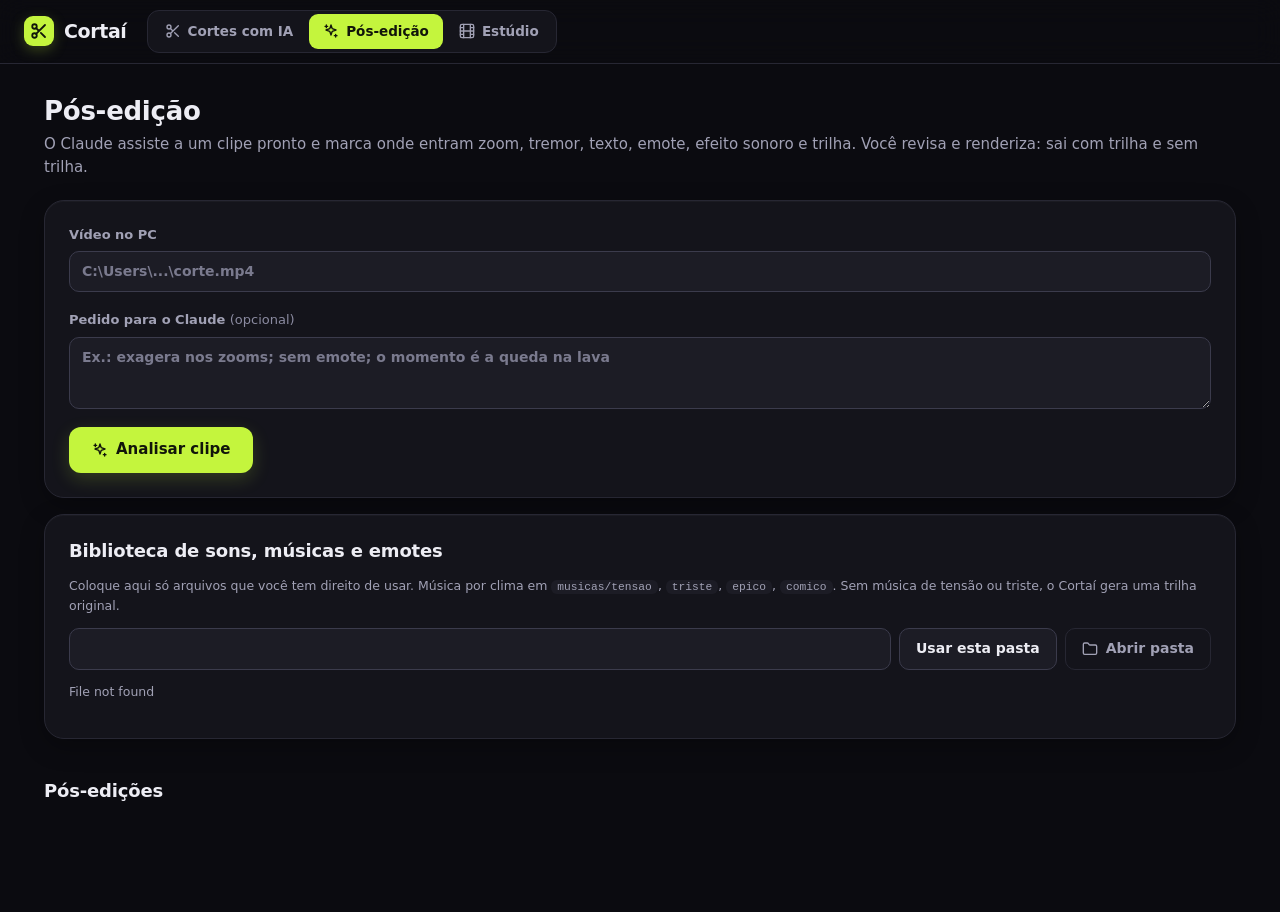
==== static/pos.html @ 880509c7 "feat: quality panel, post-metrics learning, OBS markers, mic track, exploration clip - Per-project q" ====
<!doctype html>
<html lang="pt-BR">
<head>
<meta charset="utf-8">
<meta name="viewport" content="width=device-width, initial-scale=1">
<title>Cortaí · Pós-edição</title>
<link rel="stylesheet" href="style.css?v=20261115c">
</head>
<body>
<header class="top">
  <a href="index.html" class="brand">Cortaí</a>
  <nav class="nav"><a href="index.html"><i class="ic ic-scissors"></i>Cortes com IA</a><a href="pos.html" class="on"><i class="ic ic-sparkles"></i>Pós-edição</a><a href="studio.html"><i class="ic ic-film"></i>Estúdio</a></nav>
</header>

<main id="home" class="view">
  <div class="page-head">
    <div>
      <h1>Pós-edição</h1>
      <p>O Claude assiste a um clipe pronto e marca onde entram zoom, tremor, texto, emote, efeito sonoro e trilha. Você revisa e renderiza: sai com trilha e sem trilha.</p>
    </div>
  </div>
  <section class="card">
    <form id="pos-form">
      <label class="field wide"><span>Vídeo no PC</span>
        <input name="local_path" type="text" placeholder="C:\Users\...\corte.mp4" required>
      </label>
      <label class="field wide"><span>Pedido para o Claude <em>(opcional)</em></span>
        <textarea name="instructions" rows="2" placeholder="Ex.: exagera nos zooms; sem emote; o momento é a queda na lava"></textarea>
      </label>
      <button class="primary btn-lg" type="submit"><i class="ic ic-sparkles"></i>Analisar clipe</button>
      <p class="form-error" id="form-error"></p>
    </form>
  </section>

  <section class="card lib">
    <h2>Biblioteca de sons, músicas e emotes</h2>
    <p class="muted small">Coloque aqui só arquivos que você tem direito de usar. Música por clima em <code>musicas/tensao</code>, <code>triste</code>, <code>epico</code>, <code>comico</code>. Sem música de tensão ou triste, o Cortaí gera uma trilha original.</p>
    <div class="lib-row">
      <input id="lib-dir" type="text">
      <button class="secondary" id="lib-save">Usar esta pasta</button>
      <button class="ghost" id="lib-open"><i class="ic ic-folder"></i>Abrir pasta</button>
    </div>
    <p class="muted small" id="lib-summary"></p>
  </section>

  <div class="section-head"><h2>Pós-edições</h2></div>
  <div id="pos-list" class="job-list"></div>
</main>

<main id="proj" class="view hidden">
  <div class="job-head">
    <button class="ghost icon-btn" data-nav="home" title="Voltar" aria-label="Voltar"><i class="ic ic-arrow-left"></i></button>
    <h1 id="proj-title"></h1>
    <button class="ghost danger" id="proj-delete"><i class="ic ic-trash"></i>Excluir</button>
  </div>
  <div id="proj-status" class="status"></div>

  <div class="pos-layout">
    <div class="pos-player">
      <video id="src-video" controls playsinline preload="metadata"></video>
      <p class="muted small">Original · clique num tempo da tabela para ir até ele</p>
    </div>
    <div class="pos-plan hidden" id="plan">
      <p class="historia" id="historia"></p>
      <table class="beats">
        <thead><tr><th></th><th>tempo</th><th>o que acontece</th><th>edição</th></tr></thead>
        <tbody id="beats"></tbody>
      </table>
      <h4>Trilha <span class="muted small">— abaixa sozinha quando você fala</span></h4>
      <table class="beats">
        <tbody id="trilha"></tbody>
      </table>
      <p class="muted small" id="fim-note"></p>
      <div class="pos-actions">
        <button class="primary" id="render-btn"><i class="ic ic-play"></i>Renderizar</button>
        <input id="replan-text" type="text" placeholder="Pedir outro plano: ex. menos efeitos, mais tensão no começo">
        <button class="secondary" id="replan-btn">Pedir outro plano</button>
      </div>
      <p class="form-error" id="plan-error"></p>
    </div>
  </div>

  <section class="pos-results hidden" id="results">
    <h2>Resultado</h2>
    <div class="pos-outs" id="outs"></div>
  </section>
</main>

<template id="out-tpl">
  <article class="pos-out">
    <video controls playsinline preload="metadata"></video>
    <div class="out-meta"><b class="out-name"></b><span class="muted small out-stats"></span></div>
    <a class="primary dl" download><i class="ic ic-download"></i>Baixar</a>
  </article>
</template>

<script src="pos.js?v=20261115c"></script>
</body>
</html>
---- static/style.css ----
/* ==========================================================================
   Cortaí — sistema visual
   Escuro (vídeo aparece melhor em fundo escuro), verde-limão da marca como única cor de ação.
   Contraste (WCAG): texto 16:1, secundário 7:1, apagado ≥ 4,5:1, limão sobre o fundo 14:1.
   Espaçamento em grade de 4 px; tipografia do sistema (Segoe UI Variable no Windows 11).
   ========================================================================== */
:root {
  /* superfícies */
  --bg: #0b0b10;
  --panel: #14141b;          /* cartões */
  --panel-2: #1c1c25;        /* campos, áreas internas */
  --panel-3: #24242f;        /* hover, menus */
  --line: #272733;           /* divisórias */
  --line-strong: #3b3b4c;    /* borda de campo (componente precisa ser visível) */
  /* texto */
  --text: #ededf4;
  --muted: #a1a1b5;
  --subtle: #8b8ba1;
  /* marca e estados */
  --accent: #c4f53d;
  --accent-hover: #d4ff5e;
  --accent-ink: #11150a;
  --accent-soft: rgba(196, 245, 61, .12);
  --accent-ring: rgba(196, 245, 61, .35);
  --danger: #ff7a7a;
  --danger-soft: rgba(255, 122, 122, .12);
  --warn: #ffcc4d;
  --warn-soft: rgba(255, 204, 77, .12);
  --info: #7cc4ff;
  --info-soft: rgba(124, 196, 255, .12);
  /* forma */
  --radius-sm: 8px;
  --radius: 14px;
  --radius-lg: 20px;
  --shadow: 0 1px 0 rgba(255, 255, 255, .03) inset, 0 8px 24px rgba(0, 0, 0, .28);
  --shadow-pop: 0 16px 48px rgba(0, 0, 0, .55);
  --font: "Segoe UI Variable Text", "Segoe UI", system-ui, -apple-system, Roboto, sans-serif;
  --font-display: "Segoe UI Variable Display", "Segoe UI", system-ui, -apple-system, Roboto, sans-serif;
  --mono: "Cascadia Mono", ui-monospace, Consolas, monospace;
  --ease: cubic-bezier(.2, .7, .2, 1);
  color-scheme: dark;
}

* { box-sizing: border-box; }
html { -webkit-text-size-adjust: 100%; }
body {
  margin: 0; background: var(--bg); color: var(--text);
  font: 15px/1.55 var(--font); -webkit-font-smoothing: antialiased;
}
a { color: var(--accent); text-underline-offset: 3px; }
::selection { background: var(--accent); color: var(--accent-ink); }
.hidden { display: none !important; }
h1, h2, h3 { font-family: var(--font-display); letter-spacing: -.01em; }
h1 { font-size: 26px; line-height: 1.2; margin: 0 0 6px; font-weight: 700; }
h2 { font-size: 18px; line-height: 1.3; margin: 36px 0 14px; font-weight: 650; }
h3 { font-size: 15px; margin: 0 0 10px; font-weight: 650; }
h4 { font-size: 12px; margin: 0 0 8px; color: var(--muted); font-weight: 600; text-transform: uppercase; letter-spacing: .06em; }
code { font-family: var(--mono); font-size: .9em; background: var(--panel-2); padding: 1px 6px; border-radius: 6px; }
.muted { color: var(--muted); }
.small { font-size: 12.5px; }
.empty { color: var(--subtle); padding: 28px; text-align: center; border: 1px dashed var(--line-strong); border-radius: var(--radius); }
:focus-visible { outline: 2px solid var(--accent); outline-offset: 2px; }
@media (prefers-reduced-motion: reduce) { *, *::before, *::after { animation-duration: .01ms !important; transition-duration: .01ms !important; } }

/* barra de rolagem discreta */
* { scrollbar-width: thin; scrollbar-color: var(--line-strong) transparent; }

/* ---------------------------------------------------------------- barra do app */
.top {
  position: sticky; top: 0; z-index: 20;
  display: flex; align-items: center; gap: 20px; flex-wrap: wrap;
  padding: 10px 24px; min-height: 60px;
  background: rgba(11, 11, 16, .82); backdrop-filter: blur(14px) saturate(140%);
  border-bottom: 1px solid var(--line);
}
.brand {
  display: inline-flex; align-items: center; gap: 10px;
  font: 800 19px/1 var(--font-display); letter-spacing: -.02em; color: var(--text); text-decoration: none;
}
.brand::before {
  content: ""; width: 30px; height: 30px; border-radius: 9px; flex: none;
  background: var(--accent) var(--brand-mark) center / 18px no-repeat;
  box-shadow: 0 4px 14px rgba(196, 245, 61, .25);
}
.nav {
  display: flex; gap: 2px; padding: 3px; margin: 0;
  background: var(--panel); border: 1px solid var(--line); border-radius: 12px;
}
.nav a {
  display: inline-flex; align-items: center; gap: 7px;
  padding: 7px 14px; border-radius: 9px; color: var(--muted); text-decoration: none; font-size: 13.5px; font-weight: 550;
  transition: color .15s, background .15s;
}
.nav a:hover { color: var(--text); background: var(--panel-2); }
.nav a.on { color: var(--accent-ink); background: var(--accent); }
.tag { color: var(--subtle); font-size: 13px; }
.ai-status {
  margin-left: auto; display: inline-flex; align-items: center; gap: 8px;
  font-size: 12.5px; color: var(--muted); padding: 6px 12px; border: 1px solid var(--line); border-radius: 999px; background: var(--panel);
}
.ai-status:empty { display: none; }
.ai-status::before { content: ""; width: 7px; height: 7px; border-radius: 50%; background: var(--accent); box-shadow: 0 0 0 3px var(--accent-soft); }
.ai-status b { color: var(--text); font-weight: 600; }

.view { max-width: 1240px; margin: 0 auto; padding: 32px 24px 96px; }
.page-head { display: flex; align-items: flex-end; justify-content: space-between; gap: 16px; flex-wrap: wrap; margin-bottom: 20px; }
.page-head p { margin: 0; color: var(--muted); }
.section-head { display: flex; align-items: center; justify-content: space-between; gap: 12px; margin: 40px 0 14px; }
.section-head h2 { margin: 0; }

/* ---------------------------------------------------------------- cartão */
.card {
  background: var(--panel); border: 1px solid var(--line); border-radius: var(--radius-lg);
  padding: 24px; box-shadow: var(--shadow);
}
.card > h1:first-child, .card > h2:first-child { margin-top: 0; }
.card + .card { margin-top: 16px; }

/* ---------------------------------------------------------------- formulário */
.field { display: flex; flex-direction: column; gap: 6px; font-size: 13px; font-weight: 550; color: var(--muted); }
.field em { font-style: normal; font-weight: 400; color: var(--subtle); }
.field.wide { margin: 18px 0; }
form > .field.wide:first-child, .card > .field.wide:first-child { margin-top: 0; }
.field.check, label.check {
  flex-direction: row; align-items: center; gap: 10px; color: var(--text); font-weight: 450; cursor: pointer; line-height: 1.35;
}
label.check { display: inline-flex; }
label.check.small { gap: 7px; }
.field.check em, label.check em { display: block; }
input, select, textarea {
  width: 100%; min-height: 40px; background: var(--panel-2); color: var(--text);
  border: 1px solid var(--line-strong); border-radius: 10px; padding: 9px 12px; font: inherit; font-size: 14px;
  transition: border-color .15s, box-shadow .15s, background .15s;
}
textarea { min-height: 72px; resize: vertical; line-height: 1.5; }
input::placeholder, textarea::placeholder { color: var(--subtle); opacity: .85; }
input:hover, select:hover, textarea:hover { border-color: #4a4a5e; }
input:focus, select:focus, textarea:focus { outline: none; border-color: var(--accent); box-shadow: 0 0 0 3px var(--accent-ring); }
select {
  appearance: none; padding-right: 34px; cursor: pointer;
  background-image: var(--chevron); background-repeat: no-repeat; background-position: right 11px center; background-size: 14px;
}
input[type=checkbox] {
  appearance: none; width: 18px; height: 18px; min-height: 0; padding: 0; flex: none; margin: 0;
  border-radius: 5px; border: 1.5px solid var(--line-strong); background: var(--panel-2); cursor: pointer; display: inline-grid; vertical-align: middle; place-items: center;
}
input[type=checkbox]:checked { background: var(--accent) var(--check) center / 12px no-repeat; border-color: var(--accent); }
input[type=color] { padding: 3px; height: 40px; cursor: pointer; }
input[type=range] { accent-color: var(--accent); min-height: 0; padding: 0; border: none; background: none; box-shadow: none; }
input[type=number] { font-variant-numeric: tabular-nums; }
.grid { display: grid; grid-template-columns: repeat(auto-fill, minmax(180px, 1fr)); gap: 14px; margin-bottom: 18px; }
.drop {
  display: grid; place-items: center; gap: 6px; min-height: 120px; padding: 20px; text-align: center;
  border: 1.5px dashed var(--line-strong); border-radius: var(--radius); background: var(--panel-2);
  color: var(--muted); cursor: pointer; transition: border-color .15s, background .15s, color .15s;
}
.drop::before { content: ""; width: 28px; height: 28px; background: currentColor; -webkit-mask: var(--i-upload) center / contain no-repeat; mask: var(--i-upload) center / contain no-repeat; }
.drop:hover, .drop.over { border-color: var(--accent); color: var(--text); background: var(--accent-soft); }

/* abas segmentadas (fonte do vídeo) */
.tabs { display: inline-flex; gap: 2px; padding: 3px; margin-bottom: 14px; background: var(--panel-2); border: 1px solid var(--line); border-radius: 12px; }
.tab {
  display: inline-flex; align-items: center; gap: 7px;
  background: transparent; color: var(--muted); border: none; border-radius: 9px;
  padding: 7px 14px; cursor: pointer; font: inherit; font-size: 13.5px; font-weight: 550;
}
.tab:hover { color: var(--text); }
.tab.active { color: var(--text); background: var(--panel-3); box-shadow: 0 1px 2px rgba(0, 0, 0, .4); }

/* mais opções */
.advanced { margin: 4px 0 18px; border: 1px solid var(--line); border-radius: var(--radius); background: rgba(255, 255, 255, .015); }
.advanced > summary {
  list-style: none; cursor: pointer; padding: 12px 16px; color: var(--muted); font-size: 13.5px; font-weight: 550;
  display: flex; align-items: center; gap: 8px;
}
.advanced > summary::-webkit-details-marker { display: none; }
.advanced > summary::before {
  content: ""; width: 14px; height: 14px; background: currentColor; transition: transform .2s var(--ease);
  -webkit-mask: var(--chevron-mask) center / contain no-repeat; mask: var(--chevron-mask) center / contain no-repeat; transform: rotate(-90deg);
}
.advanced[open] > summary::before { transform: none; }
.advanced[open] > summary { border-bottom: 1px solid var(--line); margin-bottom: 16px; }
.advanced > .grid { padding: 0 16px; }

/* ---------------------------------------------------------------- botões */
button, .primary, .secondary, .ghost {
  font: inherit; font-size: 14px; font-weight: 600; cursor: pointer; white-space: nowrap;
  border-radius: 10px; padding: 0 16px; min-height: 38px; border: 1px solid transparent;
  text-decoration: none; display: inline-flex; align-items: center; justify-content: center; gap: 8px;
  transition: background .15s, border-color .15s, color .15s, transform .08s, box-shadow .15s;
}
button:active:not(:disabled) { transform: translateY(1px); }
button:disabled, .primary[aria-disabled=true] { opacity: .45; cursor: not-allowed; }
.primary { background: var(--accent); color: var(--accent-ink); box-shadow: 0 6px 18px rgba(196, 245, 61, .18); }
.primary:hover:not(:disabled) { background: var(--accent-hover); }
.secondary { background: var(--panel-2); color: var(--text); border-color: var(--line-strong); }
.secondary:hover:not(:disabled) { background: var(--panel-3); border-color: #4a4a5e; }
.ghost { background: transparent; color: var(--muted); border-color: var(--line); }
.ghost:hover:not(:disabled) { color: var(--text); background: var(--panel-2); border-color: var(--line-strong); }
.danger, .ghost.danger { color: var(--danger); }
.ghost.danger:hover:not(:disabled) { background: var(--danger-soft); border-color: rgba(255, 122, 122, .4); color: var(--danger); }
button.small, .ghost.small, .secondary.small, .primary.small { min-height: 30px; padding: 0 10px; font-size: 12.5px; border-radius: 8px; }
.icon-btn { padding: 0; width: 38px; }
.icon-btn.small { width: 30px; }
.btn-lg { min-height: 46px; padding: 0 22px; font-size: 15px; border-radius: 12px; }

.hint, .callout {
  display: flex; gap: 10px; align-items: flex-start; margin: 4px 0 18px; padding: 12px 14px;
  font-size: 13.5px; color: var(--text); background: var(--info-soft); border: 1px solid rgba(124, 196, 255, .25); border-radius: 12px;
}
.hint::before, .callout::before {
  content: ""; width: 16px; height: 16px; margin-top: 2px; flex: none; background: var(--info);
  -webkit-mask: var(--i-info) center / contain no-repeat; mask: var(--i-info) center / contain no-repeat;
}
.hint b { color: var(--text); }
.form-error { color: var(--danger); min-height: 1em; margin: 10px 0 0; font-size: 13px; }
.form-error:empty { margin: 0; min-height: 0; }

/* ---------------------------------------------------------------- ícones (traço, desenhados por CSS mask) */
.ic { display: inline-block; width: 16px; height: 16px; flex: none; background: currentColor;
  -webkit-mask: var(--i) center / contain no-repeat; mask: var(--i) center / contain no-repeat; }
.ic.lg { width: 20px; height: 20px; }

/* ---------------------------------------------------------------- chips e badges */
.chip {
  display: inline-flex; align-items: center; gap: 6px; height: 24px; padding: 0 9px; border-radius: 999px;
  font-size: 12px; font-weight: 600; color: var(--muted); background: var(--panel-2); border: 1px solid var(--line);
  white-space: nowrap;
}
.chip.accent { color: var(--accent); background: var(--accent-soft); border-color: rgba(196, 245, 61, .3); }
.chip.warn { color: var(--warn); background: var(--warn-soft); border-color: rgba(255, 204, 77, .3); }
.chip.danger { color: var(--danger); background: var(--danger-soft); border-color: rgba(255, 122, 122, .3); }
.chip.info { color: var(--info); background: var(--info-soft); border-color: rgba(124, 196, 255, .3); }

/* ---------------------------------------------------------------- lista de projetos */
.job-list { display: grid; grid-template-columns: repeat(auto-fill, minmax(290px, 1fr)); gap: 12px; }
.job-item {
  display: flex; gap: 14px; align-items: center; padding: 10px; text-align: left; color: var(--text);
  background: var(--panel); border: 1px solid var(--line); border-radius: var(--radius); cursor: pointer;
  font-weight: 400; white-space: normal; min-height: 0;
  transition: border-color .15s, background .15s, transform .15s var(--ease);
}
.job-item:hover { border-color: var(--line-strong); background: var(--panel-2); transform: translateY(-1px); }
.job-item img, .job-item .ph {
  width: 54px; height: 96px; object-fit: cover; border-radius: 10px; background: var(--panel-3); flex: none;
}
.job-item .ph { display: grid; place-items: center; }
.job-item .ph::after { content: ""; width: 20px; height: 20px; background: var(--subtle); -webkit-mask: var(--i-film) center / contain no-repeat; mask: var(--i-film) center / contain no-repeat; }
.job-item .meta { min-width: 0; display: flex; flex-direction: column; gap: 4px; }
.job-item .name { font-weight: 600; font-size: 14.5px; white-space: nowrap; overflow: hidden; text-overflow: ellipsis; }
.job-item .sub { color: var(--muted); font-size: 12.5px; line-height: 1.45; }

/* ---------------------------------------------------------------- projeto (job) */
.job-head { display: flex; align-items: center; gap: 12px; margin-bottom: 16px; }
.job-head h1 { margin: 0; flex: 1; min-width: 0; overflow: hidden; text-overflow: ellipsis; white-space: nowrap; font-size: 24px; }
.status {
  margin-bottom: 20px; padding: 14px 16px; border: 1px solid var(--line); border-radius: var(--radius); background: var(--panel);
}
.status:empty { display: none; }
.status .msg { color: var(--muted); font-size: 13.5px; }
.status .msg + .bar { margin-top: 10px; }
.status .err { color: var(--danger); white-space: pre-wrap; margin-top: 8px; font-size: 13px; }
.bar { height: 6px; background: var(--panel-3); border-radius: 99px; overflow: hidden; }
.bar > i { display: block; height: 100%; background: linear-gradient(90deg, #9fd62a, var(--accent)); border-radius: 99px; transition: width .4s var(--ease); }
.bar.indeterminate > i { width: 30% !important; animation: slide 1.2s infinite ease-in-out; }
@keyframes slide { from { transform: translateX(-100%); } to { transform: translateX(340%); } }
#manual ol { padding-left: 20px; }
#manual li { margin-bottom: 8px; }
#manual textarea { margin-bottom: 12px; font-family: var(--mono); font-size: 12px; }
#reselect { margin-bottom: 18px; }
#reselect summary { cursor: pointer; color: var(--muted); }
#reselect textarea { margin: 10px 0; }

.job-tools { display: flex; gap: 8px; flex-wrap: wrap; margin-bottom: 18px; }
.job-tools .secondary { min-height: 36px; font-size: 13.5px; }
.job-tools .active { border-color: var(--accent); color: var(--accent); background: var(--accent-soft); }
.panel { margin-bottom: 18px; display: flex; flex-direction: column; gap: 12px; }
.panel .primary, .panel .secondary { align-self: flex-start; }
.search-results { display: flex; flex-direction: column; gap: 4px; max-height: 340px; overflow: auto; }
.search-results button {
  text-align: left; justify-content: flex-start; white-space: normal; font-weight: 400;
  background: var(--panel-2); border: 1px solid var(--line); color: var(--text); padding: 8px 12px;
}
.search-results button:hover { border-color: var(--accent); }
.search-results time { color: var(--accent); font-variant-numeric: tabular-nums; margin-right: 10px; flex: none; font-weight: 600; }
.search-results mark { background: var(--accent); color: var(--accent-ink); border-radius: 3px; padding: 0 2px; }

/* ---------------------------------------------------------------- cartão de clipe */
.clips { display: grid; grid-template-columns: repeat(auto-fill, minmax(300px, 1fr)); gap: 18px; }
.clip {
  background: var(--panel); border: 1px solid var(--line); border-radius: var(--radius-lg);
  overflow: hidden; display: flex; flex-direction: column; box-shadow: var(--shadow);
  transition: border-color .15s;
}
.clip:hover { border-color: var(--line-strong); }
.player { position: relative; aspect-ratio: 9 / 16; background: #000; }
.player video { width: 100%; height: 100%; display: block; object-fit: contain; }
.rendering {
  position: absolute; inset: 0; display: grid; place-content: center; justify-items: center; gap: 12px;
  background: rgba(8, 8, 12, .78); color: var(--muted); font-size: 13.5px; font-weight: 550;
}
.rendering::before {
  content: ""; width: 26px; height: 26px; border-radius: 50%;
  border: 2.5px solid var(--line-strong); border-top-color: var(--accent); animation: spin .8s linear infinite;
}
@keyframes spin { to { transform: rotate(360deg); } }
.clip-body { padding: 16px; display: flex; flex-direction: column; gap: 8px; flex: 1; }
.clip-top { display: flex; gap: 8px; align-items: center; flex-wrap: wrap; font-size: 12.5px; color: var(--muted); }
.score {
  display: inline-grid; place-items: center; min-width: 34px; height: 24px; padding: 0 8px; border-radius: 999px;
  font-weight: 800; font-size: 12.5px; font-variant-numeric: tabular-nums;
  background: var(--accent); color: var(--accent-ink);
}
.score.mid { background: var(--warn); }
.score.low { background: #ff9f6b; }
.dur { font-variant-numeric: tabular-nums; }
.clip h3 { margin: 2px 0 0; font-size: 16px; line-height: 1.35; }
.hook { margin: 0; font-style: italic; color: var(--text); font-size: 14px; }
.reason { margin: 0; color: var(--muted); font-size: 13.5px; }
.tags { margin: 0; color: var(--accent); font-size: 13px; }
.visual { margin: 0; font-size: 13.5px; color: #d6eda8; display: flex; gap: 8px; }
.visual::before { content: ""; width: 15px; height: 15px; margin-top: 3px; flex: none; background: currentColor; -webkit-mask: var(--i-eye) center / contain no-repeat; mask: var(--i-eye) center / contain no-repeat; }
.breakdown { display: flex; gap: 6px; flex-wrap: wrap; }
.breakdown span { font-size: 11.5px; color: var(--muted); background: var(--panel-2); border: 1px solid var(--line); border-radius: 999px; padding: 1px 9px; }
.breakdown b { color: var(--text); }
.breakdown:empty { display: none; }
.post { margin: 2px 0 0; font-size: 13px; background: var(--panel-2); border: 1px solid var(--line); border-radius: 10px; padding: 10px 12px; white-space: pre-wrap; }
.post:empty { display: none; }
.actions { display: flex; gap: 8px; flex-wrap: wrap; margin-top: auto; padding-top: 8px; align-items: center; }
.actions .primary { flex: 1 1 auto; }
.clip-error:empty { display: none; }

/* menu "mais ações" (details/summary, sem JS) */
.menu { position: relative; }
.menu > summary { list-style: none; }
.menu > summary::-webkit-details-marker { display: none; }
.menu-list {
  position: absolute; right: 0; bottom: calc(100% + 6px); z-index: 30; min-width: 210px;
  display: flex; flex-direction: column; padding: 6px; gap: 2px;
  background: var(--panel-3); border: 1px solid var(--line-strong); border-radius: 12px; box-shadow: var(--shadow-pop);
}
.menu-list > button, .menu-list > a {
  justify-content: flex-start; background: transparent; border: none; color: var(--text); font-weight: 500;
  min-height: 34px; padding: 0 10px; border-radius: 8px; width: 100%; text-decoration: none; font-size: 13.5px;
}
.menu-list .ic { color: var(--muted); }
.menu-list > .danger .ic { color: var(--danger); }
.menu-list > button:hover, .menu-list > a:hover { background: rgba(255, 255, 255, .06); }
.menu-list > .danger { color: var(--danger); }
.menu-list hr { border: none; border-top: 1px solid var(--line-strong); margin: 4px 2px; width: auto; }

/* ---------------------------------------------------------------- estilos de corte */
.style-list { display: grid; grid-template-columns: repeat(auto-fill, minmax(300px, 1fr)); gap: 12px; margin-bottom: 16px; }
.style-card { background: var(--panel); border: 1px solid var(--line); border-radius: var(--radius); padding: 16px; display: flex; flex-direction: column; gap: 8px; }
.style-card .st-head { display: flex; gap: 8px; align-items: center; }
.style-card .st-name { font-weight: 650; flex: 1; }
.style-card .badge { font-size: 11.5px; font-weight: 600; border-radius: 999px; padding: 2px 9px; background: var(--panel-2); color: var(--muted); border: 1px solid var(--line); }
.style-card .badge.ready { background: var(--accent-soft); color: var(--accent); border-color: rgba(196, 245, 61, .3); }
.style-card .badge.error { background: var(--danger-soft); color: var(--danger); border-color: rgba(255, 122, 122, .3); }
.style-card details summary { cursor: pointer; color: var(--muted); font-size: 13px; }
.style-card pre { white-space: pre-wrap; font: 12.5px/1.55 var(--font); color: var(--muted); margin: 8px 0 0; max-height: 240px; overflow: auto; }
.style-form { display: flex; flex-direction: column; gap: 12px; max-width: 680px; }
.style-form .secondary { align-self: flex-start; }

/* ---------------------------------------------------------------- editor de clipe (diálogo) */
#editor {
  width: min(1200px, 96vw); max-height: 94vh; padding: 0; border: 1px solid var(--line-strong); border-radius: var(--radius-lg);
  background: var(--panel); color: var(--text); overflow: hidden; box-shadow: var(--shadow-pop);
}
#editor[open] { display: flex; flex-direction: column; }
#editor::backdrop { background: rgba(4, 4, 8, .72); backdrop-filter: blur(4px); }
.ed-head { display: flex; gap: 10px; align-items: center; padding: 12px 16px; border-bottom: 1px solid var(--line); }
.ed-title { font-weight: 650; font-size: 16px; background: transparent; border-color: transparent; }
.ed-title:hover { border-color: var(--line-strong); }
.ed-loading { padding: 80px; text-align: center; color: var(--muted); }
.ed-body { display: grid; grid-template-columns: minmax(240px, 360px) 1fr; gap: 18px; padding: 18px; overflow: auto; }
.ed-stage { position: relative; background: #000; border-radius: 12px; overflow: hidden; margin: 0 auto; max-height: 52vh; container-type: inline-size; }
.ed-stage video { width: 100%; height: 100%; display: block; }
.ed-crop { position: absolute; top: 0; bottom: 0; border: 2px solid var(--accent); box-shadow: 0 0 0 9999px rgba(0, 0, 0, .55); pointer-events: none; }
.ed-caption { position: absolute; left: 6%; right: 6%; bottom: 27%; text-align: center; font: 900 clamp(14px, 4.4cqw, 26px)/1.15 "Arial Black", Arial, sans-serif;
  color: #fff; text-shadow: 0 0 3px #000, 0 0 3px #000, 0 2px 4px #000; pointer-events: none; text-transform: var(--cap-case, uppercase); }
.ed-caption.middle { bottom: auto; top: 46%; }
.ed-caption.top { bottom: auto; top: 20%; }
.ed-caption b { color: var(--cap-hi, #FFE600); }
.ed-transport { display: flex; gap: 8px; align-items: center; flex-wrap: wrap; margin-top: 12px; }
.ed-time { margin-left: auto; font-variant-numeric: tabular-nums; color: var(--muted); font-size: 13px; }
.ed-right { display: flex; flex-direction: column; gap: 12px; }
.ed-section { background: var(--panel-2); border: 1px solid var(--line); border-radius: 12px; padding: 14px; display: flex; flex-direction: column; gap: 10px; }
.ed-section h4 { margin: 0 0 2px; }
.ed-row { display: flex; gap: 8px; align-items: center; flex-wrap: wrap; }
.ed-row select { flex: 1; }
.ed-row input[type=color] { width: 54px; flex: none; }
.ed-range { display: flex; flex-direction: column; gap: 4px; font-size: 13px; color: var(--muted); }
.ed-timeline { grid-column: 1 / -1; }
.ed-timeline canvas { width: 100%; height: 84px; display: block; background: var(--panel-2); border: 1px solid var(--line); border-radius: 12px; cursor: pointer; touch-action: none; }
.ed-tl-labels { display: flex; justify-content: space-between; gap: 8px; flex-wrap: wrap; margin-top: 6px; font-size: 13px; }
.ed-words-wrap { grid-column: 1 / -1; }
.ed-words { max-height: 200px; overflow: auto; line-height: 1.95; background: var(--panel-2); border: 1px solid var(--line); border-radius: 12px; padding: 10px 14px; }
.ed-words span { display: inline-block; margin-right: .3em; cursor: pointer; padding: 0 3px; border-radius: 5px; color: var(--muted); }
.ed-words span:hover { background: var(--panel-3); }
.ed-words span.in { color: var(--text); }
.ed-words span.now { background: var(--accent); color: var(--accent-ink); }
.ed-words span.fixed { text-decoration: underline dotted var(--accent); }
.ed-words span.removed { text-decoration: line-through; opacity: .5; }
.ed-words input { width: 9em; min-height: 0; padding: 2px 6px; font-size: 13px; }
.ed-words span.covered { opacity: .45; font-style: italic; }
.ed-words span.added { color: var(--accent); border: 1px dashed var(--accent); }
.ed-words span.added.now { color: var(--accent-ink); }
.ed-words span.added.editing { background: var(--accent); color: var(--accent-ink); border-style: solid; }
.ed-words-head { display: flex; align-items: center; justify-content: space-between; gap: 8px; flex-wrap: wrap; margin-bottom: 8px; }
.ed-words-head h4 { margin: 0; }
.ed-add { display: flex; flex-wrap: wrap; gap: 8px; align-items: center; margin: 8px 0; padding: 12px 14px;
  background: var(--panel-2); border: 1px solid var(--accent); border-radius: 12px; font-size: 13px; }
.ed-add #ed-add-text { flex: 1 1 220px; }
.ed-add label { display: flex; align-items: center; gap: 6px; color: var(--muted); }
.ed-add input[type=number] { width: 5.5em; }
.ed-add p { flex-basis: 100%; margin: 0; }
.ed-add #ed-add-title { flex-basis: 100%; font-size: 13px; }
.ed-add #ed-add-back, .ed-add #ed-add-fwd { padding-left: 10px; padding-right: 10px; }
.ed-foot { display: flex; gap: 8px; align-items: center; padding: 12px 16px; border-top: 1px solid var(--line); background: rgba(255, 255, 255, .015); }
.ed-foot .form-error { flex: 1; margin: 0; }

/* ---------------------------------------------------------------- capa (thumbnail) */
.cover-row { display: flex; gap: 12px; align-items: center; background: var(--panel-2); border: 1px solid var(--line);
  border-radius: 12px; padding: 8px; margin-top: 4px; }
.cover-thumb { padding: 0; min-height: 0; border: 0; background: #000; border-radius: 8px; overflow: hidden; flex: none; width: 64px; aspect-ratio: 9 / 16; }
.cover-thumb img { width: 100%; height: 100%; object-fit: cover; display: block; }
.cover-thumb.empty { display: grid; place-items: center; background: var(--panel-3); }
.cover-thumb.empty::after { content: ""; width: 22px; height: 22px; background: var(--subtle);
  -webkit-mask: var(--i-image) center / contain no-repeat; mask: var(--i-image) center / contain no-repeat; }
.cover-side { display: flex; flex-direction: column; gap: 6px; min-width: 0; }
.cover-actions { display: flex; gap: 6px; flex-wrap: wrap; }
.cover-actions > * { min-height: 30px; padding: 0 10px; font-size: 12.5px; border-radius: 8px; }
#cover-dlg { width: min(1060px, 96vw); max-height: 94vh; padding: 0; border: 1px solid var(--line-strong); border-radius: var(--radius-lg);
  background: var(--panel); color: var(--text); overflow: hidden; box-shadow: var(--shadow-pop); }
#cover-dlg[open] { display: flex; flex-direction: column; }
#cover-dlg::backdrop { background: rgba(4, 4, 8, .72); backdrop-filter: blur(4px); }
#cover-dlg .ed-head { align-items: center; }
#cover-dlg .cv-head-title { display: inline-flex; align-items: center; gap: 8px; font-size: 16px; }
#cover-dlg .ed-head #cv-sub { flex: 1; min-width: 0; overflow: hidden; text-overflow: ellipsis; white-space: nowrap; }
.cv-body { display: grid; grid-template-columns: minmax(240px, 380px) 1fr; gap: 18px; padding: 18px; overflow: auto; }
.cv-stage { position: relative; aspect-ratio: 9 / 16; max-height: 72vh; margin: 0 auto; background: #000; border-radius: 12px;
  overflow: hidden; cursor: ns-resize; touch-action: none; user-select: none; }
.cv-stage img { width: 100%; height: 100%; display: block; pointer-events: none; }
.cv-safe { position: absolute; left: 0; right: 0; top: 12.5%; bottom: 12.5%; outline: 1px dashed rgba(255, 255, 255, .35);
  box-shadow: 0 0 0 9999px rgba(0, 0, 0, .28); pointer-events: none; }
.cv-busy { position: absolute; right: 8px; top: 8px; background: rgba(0, 0, 0, .6); border-radius: 8px; padding: 2px 8px; font-size: 13px; }
.cv-right { display: flex; flex-direction: column; gap: 12px; min-width: 0; }
.cv-chips { display: flex; gap: 6px; flex-wrap: wrap; }
.cv-chips button { min-height: 28px; padding: 0 11px; font-size: 12px; font-weight: 550; border-radius: 999px; background: transparent; color: var(--muted);
  border: 1px solid var(--line-strong); max-width: 100%; overflow: hidden; text-overflow: ellipsis; white-space: nowrap; }
.cv-chips button:hover { color: var(--text); border-color: var(--accent); background: var(--accent-soft); }
.cv-colors label { display: flex; align-items: center; gap: 6px; font-size: 13px; color: var(--muted); }
.cv-colors input[type=color] { width: 48px; }
.cv-half { flex: 1; }
.cv-rhead { display: flex; justify-content: space-between; gap: 8px; }
.cv-val { color: var(--text); font-weight: 600; font-variant-numeric: tabular-nums; }
.cv-frames { display: flex; gap: 6px; overflow-x: auto; padding-bottom: 6px; scroll-snap-type: x proximity; }
.cv-frames button { position: relative; flex: none; width: 54px; min-height: 0; aspect-ratio: 9 / 16; padding: 0; border: 2px solid transparent;
  border-radius: 8px; overflow: hidden; background: #000; scroll-snap-align: center; }
.cv-frames button img { width: 100%; height: 100%; object-fit: cover; display: block; }
.cv-frames button.on { border-color: var(--accent); }
.cv-frames button.apex::after { content: ""; position: absolute; top: 4px; left: 4px; width: 14px; height: 14px; border-radius: 50%;
  background: var(--accent) var(--star-mark) center / 9px no-repeat; box-shadow: 0 1px 4px rgba(0, 0, 0, .6); }
.cv-frames button span { position: absolute; bottom: 0; left: 0; right: 0; font-size: 10px; background: rgba(0, 0, 0, .6); color: #fff; }
@media (max-width: 760px) { .cv-body { grid-template-columns: 1fr; } }

/* ---------------------------------------------------------------- tabelas (beats, partidas) */
.beats { width: 100%; border-collapse: separate; border-spacing: 0; font-size: 14px; margin-bottom: 16px; }
.beats td, .beats th { padding: 10px 10px; border-bottom: 1px solid var(--line); text-align: left; vertical-align: top; }
.beats tr:last-child td { border-bottom: none; }
.beats th { color: var(--subtle); font-weight: 600; font-size: 11.5px; text-transform: uppercase; letter-spacing: .06em; padding-top: 0; }
.beats tbody tr { transition: background .12s; }
.beats tbody tr:hover td { background: rgba(255, 255, 255, .025); }
.beats tr.off td:not(:first-child) { opacity: .4; text-decoration: line-through; }
.beats .t { min-height: 28px; padding: 0 10px; font-variant-numeric: tabular-nums; white-space: nowrap; font-size: 13px; }
.beats .txt { width: 170px; min-height: 32px; padding: 4px 8px; margin-top: 4px; }
.beats .why { margin-top: 3px; }

/* ---------------------------------------------------------------- pós-edição */
.lib-row { display: flex; gap: 8px; flex-wrap: wrap; }
.lib-row input { flex: 1; min-width: 240px; }
.lib h2 { margin-top: 0; }
.pos-layout { display: grid; grid-template-columns: minmax(240px, 320px) 1fr; gap: 24px; align-items: start; }
.pos-player { position: sticky; top: 84px; }
.pos-player video { width: 100%; aspect-ratio: 9 / 16; background: #000; border-radius: var(--radius); display: block; }
.pos-player p { margin: 8px 0 0; }
.pos-plan { background: var(--panel); border: 1px solid var(--line); border-radius: var(--radius-lg); padding: 20px; box-shadow: var(--shadow); }
.historia { margin: 0 0 16px; color: var(--text); font-size: 15px; padding-left: 14px; border-left: 3px solid var(--accent); }
.pos-actions { display: flex; gap: 8px; flex-wrap: wrap; align-items: center; }
.pos-actions input { flex: 1; min-width: 220px; }
.pos-results { margin-top: 8px; }
.pos-outs { display: grid; grid-template-columns: repeat(auto-fill, minmax(240px, 300px)); gap: 16px; }
.pos-out { background: var(--panel); border: 1px solid var(--line); border-radius: var(--radius-lg); padding: 12px; display: flex; flex-direction: column; gap: 10px; box-shadow: var(--shadow); }
.pos-out video { width: 100%; aspect-ratio: 9 / 16; background: #000; border-radius: 12px; }
.pos-out .out-meta { display: flex; flex-direction: column; gap: 2px; }
@media (max-width: 820px) { .pos-layout { grid-template-columns: 1fr; } .pos-player { position: static; max-width: 320px; } }

/* ---------------------------------------------------------------- resumo da partida / partidas */
.hl-panel { margin-bottom: 20px; }
.hl-panel h2 { margin-top: 0; }
.hl-outs { display: flex; gap: 20px; flex-wrap: wrap; align-items: flex-start; margin: 16px 0 22px; }
.hl-out { display: flex; flex-direction: column; gap: 10px; width: 260px; }
.hl-out.wide { width: min(560px, 100%); }
.hl-out video { width: 100%; aspect-ratio: 9 / 16; background: #000; border-radius: 12px; }
.hl-out.wide video { aspect-ratio: 16 / 9; }
.hl-out .actions { padding-top: 0; }
.hl-out .actions a { min-height: 32px; font-size: 13px; padding: 0 12px; }
.hl-script-head { display: flex; gap: 10px; align-items: center; flex-wrap: wrap; }
.hl-script-head h2, .hl-script-head h4 { margin: 0; flex: 1; }
.hl-script-head select { width: auto; min-height: 34px; }
.hl-script-head label { display: inline-flex; align-items: center; gap: 8px; }
#hl-script { white-space: pre-wrap; background: var(--panel-2); border: 1px solid var(--line); border-radius: 12px;
  padding: 14px 16px; max-height: 440px; overflow: auto; font: 13px/1.6 var(--mono); }
.matches .t { white-space: nowrap; font-variant-numeric: tabular-nums; color: var(--muted); }
.matches td { vertical-align: middle; }
.matches tr { cursor: pointer; }
.matches .res { font-weight: 650; }
.matches .score-txt { font-variant-numeric: tabular-nums; color: var(--accent); font-weight: 650; margin-left: 6px; }
.matches .what { font-size: 13.5px; margin-top: 3px; color: var(--text); }
#match-made a { font-weight: 600; }
@media (max-width: 760px) { .matches .meta { display: none; } }

/* ---------------------------------------------------------------- responsivo */
@media (max-width: 760px) {
  .ed-body { grid-template-columns: 1fr; }
  .top { padding: 10px 16px; gap: 12px; }
  .view { padding: 22px 16px 72px; }
  .card { padding: 18px; }
}
@media (max-width: 600px) {
  .tag, .ai-status { display: none; }
  .clips { grid-template-columns: 1fr; }
  .nav a { padding: 7px 10px; }
  .tabs { display: flex; width: 100%; }
  .tab { flex: 1 1 0; justify-content: center; padding: 7px 6px; min-width: 0; }
  .tab .ic { display: none; }
  .job-head h1 { font-size: 20px; }
  #delete-job { padding: 0 10px; font-size: 0; gap: 0; }
  #delete-job .ic { font-size: 14px; }
}

/* ---------------------------------------------------------------- ícones (gerado; traço estilo Lucide, ISC) */
:root {
  --i-scissors: url("data:image/svg+xml,%3Csvg xmlns=%22http://www.w3.org/2000/svg%22 viewBox=%220 0 24 24%22 fill=%22none%22 stroke=%22black%22 stroke-width=%222%22 stroke-linecap=%22round%22 stroke-linejoin=%22round%22%3E%3Ccircle cx=%226%22 cy=%226%22 r=%223%22/%3E%3Ccircle cx=%226%22 cy=%2218%22 r=%223%22/%3E%3Cpath d=%22M20 4 8.12 15.88M14.47 14.48 20 20M8.12 8.12 12 12%22/%3E%3C/svg%3E");
  --i-film: url("data:image/svg+xml,%3Csvg xmlns=%22http://www.w3.org/2000/svg%22 viewBox=%220 0 24 24%22 fill=%22none%22 stroke=%22black%22 stroke-width=%222%22 stroke-linecap=%22round%22 stroke-linejoin=%22round%22%3E%3Crect x=%222%22 y=%222%22 width=%2220%22 height=%2220%22 rx=%222.5%22/%3E%3Cpath d=%22M7 2v20M17 2v20M2 12h20M2 7h5M2 17h5M17 17h5M17 7h5%22/%3E%3C/svg%3E");
  --i-sparkles: url("data:image/svg+xml,%3Csvg xmlns=%22http://www.w3.org/2000/svg%22 viewBox=%220 0 24 24%22 fill=%22none%22 stroke=%22black%22 stroke-width=%222%22 stroke-linecap=%22round%22 stroke-linejoin=%22round%22%3E%3Cpath d=%22M12 3l1.9 5.6 5.6 1.9-5.6 1.9L12 18l-1.9-5.6-5.6-1.9 5.6-1.9z%22/%3E%3Cpath d=%22M5 3v4M3 5h4M19 17v4M17 19h4%22/%3E%3C/svg%3E");
  --i-download: url("data:image/svg+xml,%3Csvg xmlns=%22http://www.w3.org/2000/svg%22 viewBox=%220 0 24 24%22 fill=%22none%22 stroke=%22black%22 stroke-width=%222%22 stroke-linecap=%22round%22 stroke-linejoin=%22round%22%3E%3Cpath d=%22M21 15v4a2 2 0 0 1-2 2H5a2 2 0 0 1-2-2v-4M7 10l5 5 5-5M12 15V3%22/%3E%3C/svg%3E");
  --i-upload: url("data:image/svg+xml,%3Csvg xmlns=%22http://www.w3.org/2000/svg%22 viewBox=%220 0 24 24%22 fill=%22none%22 stroke=%22black%22 stroke-width=%222%22 stroke-linecap=%22round%22 stroke-linejoin=%22round%22%3E%3Cpath d=%22M21 15v4a2 2 0 0 1-2 2H5a2 2 0 0 1-2-2v-4M17 8l-5-5-5 5M12 3v12%22/%3E%3C/svg%3E");
  --i-edit: url("data:image/svg+xml,%3Csvg xmlns=%22http://www.w3.org/2000/svg%22 viewBox=%220 0 24 24%22 fill=%22none%22 stroke=%22black%22 stroke-width=%222%22 stroke-linecap=%22round%22 stroke-linejoin=%22round%22%3E%3Cpath d=%22M12 20h9%22/%3E%3Cpath d=%22M16.5 3.5a2.1 2.1 0 0 1 3 3L7 19l-4 1 1-4z%22/%3E%3C/svg%3E");
  --i-trash: url("data:image/svg+xml,%3Csvg xmlns=%22http://www.w3.org/2000/svg%22 viewBox=%220 0 24 24%22 fill=%22none%22 stroke=%22black%22 stroke-width=%222%22 stroke-linecap=%22round%22 stroke-linejoin=%22round%22%3E%3Cpath d=%22M3 6h18M19 6l-1 14a2 2 0 0 1-2 2H8a2 2 0 0 1-2-2L5 6M8 6V4a2 2 0 0 1 2-2h4a2 2 0 0 1 2 2v2M10 11v6M14 11v6%22/%3E%3C/svg%3E");
  --i-copy: url("data:image/svg+xml,%3Csvg xmlns=%22http://www.w3.org/2000/svg%22 viewBox=%220 0 24 24%22 fill=%22none%22 stroke=%22black%22 stroke-width=%222%22 stroke-linecap=%22round%22 stroke-linejoin=%22round%22%3E%3Crect x=%229%22 y=%229%22 width=%2213%22 height=%2213%22 rx=%222%22/%3E%3Cpath d=%22M5 15H4a2 2 0 0 1-2-2V4a2 2 0 0 1 2-2h9a2 2 0 0 1 2 2v1%22/%3E%3C/svg%3E");
  --i-captions: url("data:image/svg+xml,%3Csvg xmlns=%22http://www.w3.org/2000/svg%22 viewBox=%220 0 24 24%22 fill=%22none%22 stroke=%22black%22 stroke-width=%222%22 stroke-linecap=%22round%22 stroke-linejoin=%22round%22%3E%3Crect x=%223%22 y=%225%22 width=%2218%22 height=%2214%22 rx=%222%22/%3E%3Cpath d=%22M7 15h4M15 15h2M7 11h2M13 11h4%22/%3E%3C/svg%3E");
  --i-frames: url("data:image/svg+xml,%3Csvg xmlns=%22http://www.w3.org/2000/svg%22 viewBox=%220 0 24 24%22 fill=%22none%22 stroke=%22black%22 stroke-width=%222%22 stroke-linecap=%22round%22 stroke-linejoin=%22round%22%3E%3Crect x=%223%22 y=%223%22 width=%227%22 height=%227%22 rx=%221%22/%3E%3Crect x=%2214%22 y=%223%22 width=%227%22 height=%227%22 rx=%221%22/%3E%3Crect x=%2214%22 y=%2214%22 width=%227%22 height=%227%22 rx=%221%22/%3E%3Crect x=%223%22 y=%2214%22 width=%227%22 height=%227%22 rx=%221%22/%3E%3C/svg%3E");
  --i-map: url("data:image/svg+xml,%3Csvg xmlns=%22http://www.w3.org/2000/svg%22 viewBox=%220 0 24 24%22 fill=%22none%22 stroke=%22black%22 stroke-width=%222%22 stroke-linecap=%22round%22 stroke-linejoin=%22round%22%3E%3Cpath d=%22M9 3 3 6v15l6-3 6 3 6-3V3l-6 3z%22/%3E%3Cpath d=%22M9 3v15M15 6v15%22/%3E%3C/svg%3E");
  --i-tag: url("data:image/svg+xml,%3Csvg xmlns=%22http://www.w3.org/2000/svg%22 viewBox=%220 0 24 24%22 fill=%22none%22 stroke=%22black%22 stroke-width=%222%22 stroke-linecap=%22round%22 stroke-linejoin=%22round%22%3E%3Cpath d=%22M20.6 13.4l-7.2 7.2a2 2 0 0 1-2.8 0L3 13V3h10l7.6 7.6a2 2 0 0 1 0 2.8z%22/%3E%3Ccircle cx=%227.5%22 cy=%227.5%22 r=%221.5%22/%3E%3C/svg%3E");
  --i-palette: url("data:image/svg+xml,%3Csvg xmlns=%22http://www.w3.org/2000/svg%22 viewBox=%220 0 24 24%22 fill=%22none%22 stroke=%22black%22 stroke-width=%222%22 stroke-linecap=%22round%22 stroke-linejoin=%22round%22%3E%3Cpath d=%22M12 2a10 10 0 1 0 0 20c1.1 0 2-.9 2-2 0-.5-.2-1-.5-1.3-.3-.4-.5-.8-.5-1.3 0-1.1.9-2 2-2h2.4A5.6 5.6 0 0 0 22 9.8C22 5.5 17.5 2 12 2z%22/%3E%3Ccircle cx=%227.5%22 cy=%2210.5%22 r=%221%22/%3E%3Ccircle cx=%2212%22 cy=%227%22 r=%221%22/%3E%3Ccircle cx=%2216.5%22 cy=%2210.5%22 r=%221%22/%3E%3C/svg%3E");
  --i-refresh: url("data:image/svg+xml,%3Csvg xmlns=%22http://www.w3.org/2000/svg%22 viewBox=%220 0 24 24%22 fill=%22none%22 stroke=%22black%22 stroke-width=%222%22 stroke-linecap=%22round%22 stroke-linejoin=%22round%22%3E%3Cpath d=%22M3 12a9 9 0 0 1 15.5-6.2L21 8M21 3v5h-5M21 12a9 9 0 0 1-15.5 6.2L3 16M3 21v-5h5%22/%3E%3C/svg%3E");
  --i-arrow-left: url("data:image/svg+xml,%3Csvg xmlns=%22http://www.w3.org/2000/svg%22 viewBox=%220 0 24 24%22 fill=%22none%22 stroke=%22black%22 stroke-width=%222%22 stroke-linecap=%22round%22 stroke-linejoin=%22round%22%3E%3Cpath d=%22M19 12H5M12 19l-7-7 7-7%22/%3E%3C/svg%3E");
  --i-x: url("data:image/svg+xml,%3Csvg xmlns=%22http://www.w3.org/2000/svg%22 viewBox=%220 0 24 24%22 fill=%22none%22 stroke=%22black%22 stroke-width=%222%22 stroke-linecap=%22round%22 stroke-linejoin=%22round%22%3E%3Cpath d=%22M18 6 6 18M6 6l12 12%22/%3E%3C/svg%3E");
  --i-undo: url("data:image/svg+xml,%3Csvg xmlns=%22http://www.w3.org/2000/svg%22 viewBox=%220 0 24 24%22 fill=%22none%22 stroke=%22black%22 stroke-width=%222%22 stroke-linecap=%22round%22 stroke-linejoin=%22round%22%3E%3Cpath d=%22M9 14 4 9l5-5%22/%3E%3Cpath d=%22M4 9h10.5a5.5 5.5 0 0 1 0 11H11%22/%3E%3C/svg%3E");
  --i-redo: url("data:image/svg+xml,%3Csvg xmlns=%22http://www.w3.org/2000/svg%22 viewBox=%220 0 24 24%22 fill=%22none%22 stroke=%22black%22 stroke-width=%222%22 stroke-linecap=%22round%22 stroke-linejoin=%22round%22%3E%3Cpath d=%22M15 14l5-5-5-5%22/%3E%3Cpath d=%22M20 9H9.5a5.5 5.5 0 0 0 0 11H13%22/%3E%3C/svg%3E");
  --i-folder: url("data:image/svg+xml,%3Csvg xmlns=%22http://www.w3.org/2000/svg%22 viewBox=%220 0 24 24%22 fill=%22none%22 stroke=%22black%22 stroke-width=%222%22 stroke-linecap=%22round%22 stroke-linejoin=%22round%22%3E%3Cpath d=%22M4 20h16a2 2 0 0 0 2-2V8a2 2 0 0 0-2-2h-7.9a2 2 0 0 1-1.7-.9l-.8-1.2A2 2 0 0 0 7.9 3H4a2 2 0 0 0-2 2v13a2 2 0 0 0 2 2z%22/%3E%3C/svg%3E");
  --i-plus: url("data:image/svg+xml,%3Csvg xmlns=%22http://www.w3.org/2000/svg%22 viewBox=%220 0 24 24%22 fill=%22none%22 stroke=%22black%22 stroke-width=%222%22 stroke-linecap=%22round%22 stroke-linejoin=%22round%22%3E%3Cpath d=%22M12 5v14M5 12h14%22/%3E%3C/svg%3E");
  --i-link: url("data:image/svg+xml,%3Csvg xmlns=%22http://www.w3.org/2000/svg%22 viewBox=%220 0 24 24%22 fill=%22none%22 stroke=%22black%22 stroke-width=%222%22 stroke-linecap=%22round%22 stroke-linejoin=%22round%22%3E%3Cpath d=%22M10 13a5 5 0 0 0 7.5.5l3-3a5 5 0 0 0-7-7l-1.7 1.7%22/%3E%3Cpath d=%22M14 11a5 5 0 0 0-7.5-.5l-3 3a5 5 0 0 0 7 7l1.7-1.7%22/%3E%3C/svg%3E");
  --i-monitor: url("data:image/svg+xml,%3Csvg xmlns=%22http://www.w3.org/2000/svg%22 viewBox=%220 0 24 24%22 fill=%22none%22 stroke=%22black%22 stroke-width=%222%22 stroke-linecap=%22round%22 stroke-linejoin=%22round%22%3E%3Crect x=%222%22 y=%223%22 width=%2220%22 height=%2214%22 rx=%222%22/%3E%3Cpath d=%22M8 21h8M12 17v4%22/%3E%3C/svg%3E");
  --i-more: url("data:image/svg+xml,%3Csvg xmlns=%22http://www.w3.org/2000/svg%22 viewBox=%220 0 24 24%22 fill=%22none%22 stroke=%22black%22 stroke-width=%222%22 stroke-linecap=%22round%22 stroke-linejoin=%22round%22%3E%3Cpath d=%22M12 5h.01M12 12h.01M12 19h.01%22 stroke-width=%223%22/%3E%3C/svg%3E");
  --i-eye: url("data:image/svg+xml,%3Csvg xmlns=%22http://www.w3.org/2000/svg%22 viewBox=%220 0 24 24%22 fill=%22none%22 stroke=%22black%22 stroke-width=%222%22 stroke-linecap=%22round%22 stroke-linejoin=%22round%22%3E%3Cpath d=%22M2 12s3.5-7 10-7 10 7 10 7-3.5 7-10 7-10-7-10-7z%22/%3E%3Ccircle cx=%2212%22 cy=%2212%22 r=%223%22/%3E%3C/svg%3E");
  --i-info: url("data:image/svg+xml,%3Csvg xmlns=%22http://www.w3.org/2000/svg%22 viewBox=%220 0 24 24%22 fill=%22none%22 stroke=%22black%22 stroke-width=%222%22 stroke-linecap=%22round%22 stroke-linejoin=%22round%22%3E%3Ccircle cx=%2212%22 cy=%2212%22 r=%2210%22/%3E%3Cpath d=%22M12 16v-4M12 8h.01%22/%3E%3C/svg%3E");
  --i-check: url("data:image/svg+xml,%3Csvg xmlns=%22http://www.w3.org/2000/svg%22 viewBox=%220 0 24 24%22 fill=%22none%22 stroke=%22black%22 stroke-width=%222%22 stroke-linecap=%22round%22 stroke-linejoin=%22round%22%3E%3Cpath d=%22M20 6 9 17l-5-5%22/%3E%3C/svg%3E");
  --i-wand: url("data:image/svg+xml,%3Csvg xmlns=%22http://www.w3.org/2000/svg%22 viewBox=%220 0 24 24%22 fill=%22none%22 stroke=%22black%22 stroke-width=%222%22 stroke-linecap=%22round%22 stroke-linejoin=%22round%22%3E%3Cpath d=%22M15 4V2M15 16v-2M8 9h2M20 9h2M17.8 11.8 19 13M17.8 6.2 19 5M12.2 6.2 11 5M3 21l9-9%22/%3E%3C/svg%3E");
  --i-music: url("data:image/svg+xml,%3Csvg xmlns=%22http://www.w3.org/2000/svg%22 viewBox=%220 0 24 24%22 fill=%22none%22 stroke=%22black%22 stroke-width=%222%22 stroke-linecap=%22round%22 stroke-linejoin=%22round%22%3E%3Cpath d=%22M9 18V5l12-2v13%22/%3E%3Ccircle cx=%226%22 cy=%2218%22 r=%223%22/%3E%3Ccircle cx=%2218%22 cy=%2216%22 r=%223%22/%3E%3C/svg%3E");
  --i-snow: url("data:image/svg+xml,%3Csvg xmlns=%22http://www.w3.org/2000/svg%22 viewBox=%220 0 24 24%22 fill=%22none%22 stroke=%22black%22 stroke-width=%222%22 stroke-linecap=%22round%22 stroke-linejoin=%22round%22%3E%3Cpath d=%22M12 2v20M4.9 4.9l14.2 14.2M2 12h20M4.9 19.1 19.1 4.9%22/%3E%3C/svg%3E");
  --i-split: url("data:image/svg+xml,%3Csvg xmlns=%22http://www.w3.org/2000/svg%22 viewBox=%220 0 24 24%22 fill=%22none%22 stroke=%22black%22 stroke-width=%222%22 stroke-linecap=%22round%22 stroke-linejoin=%22round%22%3E%3Cpath d=%22M12 3v18M8 7l-4 5 4 5M16 7l4 5-4 5%22/%3E%3C/svg%3E");
  --i-play: url("data:image/svg+xml,%3Csvg xmlns=%22http://www.w3.org/2000/svg%22 viewBox=%220 0 24 24%22 fill=%22none%22 stroke=%22black%22 stroke-width=%222%22 stroke-linecap=%22round%22 stroke-linejoin=%22round%22%3E%3Cpath d=%22M7 4v16l13-8z%22/%3E%3C/svg%3E");
  --i-search: url("data:image/svg+xml,%3Csvg xmlns=%22http://www.w3.org/2000/svg%22 viewBox=%220 0 24 24%22 fill=%22none%22 stroke=%22black%22 stroke-width=%222%22 stroke-linecap=%22round%22 stroke-linejoin=%22round%22%3E%3Ccircle cx=%2211%22 cy=%2211%22 r=%227%22/%3E%3Cpath d=%22m21 21-4.3-4.3%22/%3E%3C/svg%3E");
  --i-list: url("data:image/svg+xml,%3Csvg xmlns=%22http://www.w3.org/2000/svg%22 viewBox=%220 0 24 24%22 fill=%22none%22 stroke=%22black%22 stroke-width=%222%22 stroke-linecap=%22round%22 stroke-linejoin=%22round%22%3E%3Cpath d=%22M8 6h13M8 12h13M8 18h13M3 6h.01M3 12h.01M3 18h.01%22/%3E%3C/svg%3E");
  --i-send: url("data:image/svg+xml,%3Csvg xmlns=%22http://www.w3.org/2000/svg%22 viewBox=%220 0 24 24%22 fill=%22none%22 stroke=%22black%22 stroke-width=%222%22 stroke-linecap=%22round%22 stroke-linejoin=%22round%22%3E%3Cpath d=%22M22 2 11 13M22 2l-7 20-4-9-9-4z%22/%3E%3C/svg%3E");
  --i-chevron: url("data:image/svg+xml,%3Csvg xmlns=%22http://www.w3.org/2000/svg%22 viewBox=%220 0 24 24%22 fill=%22none%22 stroke=%22black%22 stroke-width=%222%22 stroke-linecap=%22round%22 stroke-linejoin=%22round%22%3E%3Cpath d=%22m6 9 6 6 6-6%22/%3E%3C/svg%3E");
  --i-image: url("data:image/svg+xml,%3Csvg xmlns=%22http://www.w3.org/2000/svg%22 viewBox=%220 0 24 24%22 fill=%22none%22 stroke=%22black%22 stroke-width=%222%22 stroke-linecap=%22round%22 stroke-linejoin=%22round%22%3E%3Crect x=%223%22 y=%223%22 width=%2218%22 height=%2218%22 rx=%222%22/%3E%3Ccircle cx=%229%22 cy=%229%22 r=%222%22/%3E%3Cpath d=%22m21 15-3.1-3.1a2 2 0 0 0-2.8 0L6 21%22/%3E%3C/svg%3E");
  --i-star: url("data:image/svg+xml,%3Csvg xmlns=%22http://www.w3.org/2000/svg%22 viewBox=%220 0 24 24%22 fill=%22none%22 stroke=%22black%22 stroke-width=%222%22 stroke-linecap=%22round%22 stroke-linejoin=%22round%22%3E%3Cpath d=%22M12 2l3.1 6.3 6.9 1-5 4.9 1.2 6.8L12 17.8 5.8 21l1.2-6.8-5-4.9 6.9-1z%22/%3E%3C/svg%3E");
  --brand-mark: url("data:image/svg+xml,%3Csvg xmlns=%22http://www.w3.org/2000/svg%22 viewBox=%220 0 24 24%22 fill=%22none%22 stroke=%22%2311150a%22 stroke-width=%222.4%22 stroke-linecap=%22round%22 stroke-linejoin=%22round%22%3E%3Ccircle cx=%226%22 cy=%226%22 r=%223%22/%3E%3Ccircle cx=%226%22 cy=%2218%22 r=%223%22/%3E%3Cpath d=%22M20 4 8.12 15.88M14.47 14.48 20 20M8.12 8.12 12 12%22/%3E%3C/svg%3E");
  --chevron: url("data:image/svg+xml,%3Csvg xmlns=%22http://www.w3.org/2000/svg%22 viewBox=%220 0 24 24%22 fill=%22none%22 stroke=%22%23a1a1b5%22 stroke-width=%222%22 stroke-linecap=%22round%22 stroke-linejoin=%22round%22%3E%3Cpath d=%22m6 9 6 6 6-6%22/%3E%3C/svg%3E");
  --chevron-mask: url("data:image/svg+xml,%3Csvg xmlns=%22http://www.w3.org/2000/svg%22 viewBox=%220 0 24 24%22 fill=%22none%22 stroke=%22black%22 stroke-width=%222%22 stroke-linecap=%22round%22 stroke-linejoin=%22round%22%3E%3Cpath d=%22m6 9 6 6 6-6%22/%3E%3C/svg%3E");
  --check: url("data:image/svg+xml,%3Csvg xmlns=%22http://www.w3.org/2000/svg%22 viewBox=%220 0 24 24%22 fill=%22none%22 stroke=%22%2311150a%22 stroke-width=%223.2%22 stroke-linecap=%22round%22 stroke-linejoin=%22round%22%3E%3Cpath d=%22M20 6 9 17l-5-5%22/%3E%3C/svg%3E");
  --star-mark: url("data:image/svg+xml,%3Csvg xmlns=%22http://www.w3.org/2000/svg%22 viewBox=%220 0 24 24%22 fill=%22none%22 stroke=%22%2311150a%22 stroke-width=%222.6%22 stroke-linecap=%22round%22 stroke-linejoin=%22round%22%3E%3Cpath d=%22M12 2l3.1 6.3 6.9 1-5 4.9 1.2 6.8L12 17.8 5.8 21l1.2-6.8-5-4.9 6.9-1z%22/%3E%3C/svg%3E");
}
.ic-scissors { --i: var(--i-scissors); }
.ic-film { --i: var(--i-film); }
.ic-sparkles { --i: var(--i-sparkles); }
.ic-download { --i: var(--i-download); }
.ic-upload { --i: var(--i-upload); }
.ic-edit { --i: var(--i-edit); }
.ic-trash { --i: var(--i-trash); }
.ic-copy { --i: var(--i-copy); }
.ic-captions { --i: var(--i-captions); }
.ic-frames { --i: var(--i-frames); }
.ic-map { --i: var(--i-map); }
.ic-tag { --i: var(--i-tag); }
.ic-palette { --i: var(--i-palette); }
.ic-refresh { --i: var(--i-refresh); }
.ic-arrow-left { --i: var(--i-arrow-left); }
.ic-x { --i: var(--i-x); }
.ic-undo { --i: var(--i-undo); }
.ic-redo { --i: var(--i-redo); }
.ic-folder { --i: var(--i-folder); }
.ic-plus { --i: var(--i-plus); }
.ic-link { --i: var(--i-link); }
.ic-monitor { --i: var(--i-monitor); }
.ic-more { --i: var(--i-more); }
.ic-eye { --i: var(--i-eye); }
.ic-info { --i: var(--i-info); }
.ic-check { --i: var(--i-check); }
.ic-wand { --i: var(--i-wand); }
.ic-music { --i: var(--i-music); }
.ic-snow { --i: var(--i-snow); }
.ic-split { --i: var(--i-split); }
.ic-play { --i: var(--i-play); }
.ic-search { --i: var(--i-search); }
.ic-list { --i: var(--i-list); }
.ic-send { --i: var(--i-send); }
.ic-chevron { --i: var(--i-chevron); }
.ic-image { --i: var(--i-image); }
.ic-star { --i: var(--i-star); }

/* ---------------------------------------------------------------- revisão rápida (aprovar/rejeitar + atalhos) */
.signals { display: flex; gap: 6px; flex-wrap: wrap; }
.signals:empty { display: none; }
.clip.focused { border-color: var(--accent); box-shadow: 0 0 0 3px var(--accent-ring), var(--shadow); }
.clip.is-ok { border-color: rgba(196, 245, 61, .55); }
.clip.is-rejected { opacity: .55; }
.clip.is-rejected:hover, .clip.is-rejected.focused { opacity: 1; }
.approve.on { color: var(--accent-ink); background: var(--accent); border-color: var(--accent); }
.reject.on { color: var(--danger); background: var(--danger-soft); border-color: rgba(255, 122, 122, .4); }
.reject-menu .menu-list { min-width: 230px; }
kbd { font: 600 11px/1 var(--mono); padding: 3px 6px; border-radius: 5px; background: var(--panel-2); border: 1px solid var(--line-strong); color: var(--muted); }
.menu-list kbd { margin-right: 2px; }
.review-help { font-size: 12.5px; color: var(--subtle); margin: -6px 0 14px; display: flex; gap: 10px; flex-wrap: wrap; align-items: center; }

/* série do resumo narrado + roteiro editável */
.serie-row { grid-template-columns: minmax(240px, 3fr) minmax(110px, 1fr); }
#hl-script { min-height: 320px; font: 13px/1.6 var(--mono); white-space: pre; overflow: auto; margin-top: 8px; }

/* ---------------------------------------------------------------- linha do tempo de eventos */
.tl-card { position: relative; margin-bottom: 20px; }
.tl-card h2 { margin: 0; flex: 1; }
.tl-legend { display: inline-flex; gap: 12px; align-items: center; font-size: 12px; color: var(--muted); flex-wrap: wrap; }
.tl-legend i { display: inline-block; width: 10px; height: 10px; border-radius: 3px; margin-right: -6px; }
.lg-nosso { background: var(--accent); } .lg-deles { background: var(--danger); }
.lg-reacao { background: var(--info); } .lg-corte { background: rgba(196, 245, 61, .35); border: 1px solid var(--accent); }
.tl-scroll { overflow-x: auto; overflow-y: hidden; border: 1px solid var(--line); border-radius: 12px; background: var(--panel-2); margin-top: 10px; }
.tl-track { position: relative; height: 92px; min-width: 100%; }
.tl-tick { position: absolute; top: 4px; font: 11px var(--mono); color: var(--subtle); padding-left: 4px; border-left: 1px solid var(--line-strong); height: 84px; pointer-events: none; }
.tl-m { position: absolute; padding: 0; min-height: 0; border: none; border-radius: 3px; cursor: pointer; transform: translateX(-50%); }
.tl-m:hover { filter: brightness(1.3); z-index: 3; }
.tl-match { top: 22px; height: 64px; width: 2px; background: var(--line-strong); cursor: default; transform: none; }
.tl-cut { top: 26px; height: 56px; background: rgba(196, 245, 61, .22); border: 1px solid var(--accent); transform: none; cursor: default; }
.tl-reacao { top: 60px; width: 6px; height: 18px; background: var(--info); }
.tl-nosso, .tl-deles, .tl-fim { top: 28px; width: 10px; height: 26px; }
.tl-nosso { background: var(--accent); } .tl-deles { background: var(--danger); } .tl-fim { background: var(--warn); }
.tl-pop { position: absolute; bottom: 14px; z-index: 10; width: 230px; display: flex; flex-direction: column; gap: 6px;
  padding: 12px; background: var(--panel-3); border: 1px solid var(--line-strong); border-radius: 12px; box-shadow: var(--shadow-pop); }

/* ---------------------------------------------------------------- outros momentos (alternativas) */
#alts { margin-bottom: 20px; }
#alts h2 { margin: 0; flex: 1; }
.alt-list { display: flex; flex-direction: column; gap: 8px; margin-top: 12px; max-height: 420px; overflow: auto; }
.alt { display: flex; gap: 12px; align-items: flex-start; padding: 12px; border: 1px solid var(--line); border-radius: 12px; background: var(--panel-2); }
.alt-main { flex: 1; min-width: 0; display: flex; flex-direction: column; gap: 3px; }
.alt-why { margin: 2px 0 0; font-size: 13px; color: var(--muted); }
.alt-use { flex: none; align-self: center; }
.lance-row { margin-top: 2px; }

.hl-ask { margin: 6px 0 18px; padding: 14px; border: 1px solid var(--line); border-radius: 12px; background: var(--panel-2); }
.hl-ask h4 { margin-bottom: 10px; }
#hl-ask-reply:empty { display: none; }

/* ---------------------------------------------------------------- editor da partida */
#match-ed { width: min(1200px, 96vw); max-height: 94vh; padding: 0; border: 1px solid var(--line-strong); border-radius: var(--radius-lg);
  background: var(--panel); color: var(--text); overflow: hidden; box-shadow: var(--shadow-pop); }
#match-ed[open] { display: flex; flex-direction: column; }
#match-ed::backdrop { background: rgba(4, 4, 8, .72); backdrop-filter: blur(4px); }
.me-body { display: grid; grid-template-columns: minmax(240px, 380px) 1fr; gap: 18px; padding: 18px; overflow: auto; }
.me-player video { width: 100%; max-height: 56vh; background: #000; border-radius: 12px; display: block; }
.me-side { display: flex; flex-direction: column; gap: 12px; }
.me-side .ed-range input { width: 9em; }
.me-tl { grid-column: 1 / -1; position: relative; height: 64px; border: 1px solid var(--line); border-radius: 12px; background: var(--panel-2); cursor: pointer; }
.me-seg { position: absolute; top: 12px; height: 40px; min-height: 0; padding: 0; border-radius: 6px; border: 1px solid transparent; }
.me-seg.short { background: rgba(196, 245, 61, .45); border-color: var(--accent); }
.me-seg.only-h { background: rgba(161, 161, 181, .3); border-color: var(--line-strong); }
.me-seg.sel { box-shadow: 0 0 0 2px #fff; z-index: 2; }
.me-goal { position: absolute; top: 4px; width: 4px; height: 56px; transform: translateX(-50%); border-radius: 2px; pointer-events: none; }
.me-goal.gol_nosso { background: var(--accent); } .me-goal.gol_deles { background: var(--danger); } .me-goal.fim_do_tempo { background: var(--warn); }
.me-mark { position: absolute; top: 8px; height: 48px; border: 2px dashed var(--info); border-radius: 6px; pointer-events: none; }
.me-head { position: absolute; top: 0; bottom: 0; width: 2px; background: #fff; pointer-events: none; z-index: 3; }
.me-legend { grid-column: 1 / -1; display: flex; gap: 16px; flex-wrap: wrap; margin-top: -8px; }
.me-lg { display: inline-block; width: 12px; height: 10px; border-radius: 3px; margin-right: 6px; vertical-align: middle; }
.me-lg.short { background: rgba(196, 245, 61, .6); } .me-lg.only-h { background: rgba(161, 161, 181, .5); }
.me-lg.goal { background: var(--danger); width: 4px; } .me-lg.mark { border: 2px dashed var(--info); }
@media (max-width: 760px) { .me-body { grid-template-columns: 1fr; } }

/* ---------------------------------------------------------------- qualidade do projeto */
#quality { margin-bottom: 20px; }
#quality h2 { margin: 0; flex: 1; }
.q-grid { display: grid; grid-template-columns: repeat(auto-fill, minmax(190px, 1fr)); gap: 10px; margin-top: 12px; }
.q-tile { display: flex; flex-direction: column; gap: 4px; padding: 12px 14px; border: 1px solid var(--line); border-radius: 12px; background: var(--panel-2); }
.q-tile b { font: 700 22px/1.2 var(--font-display); color: var(--text); }
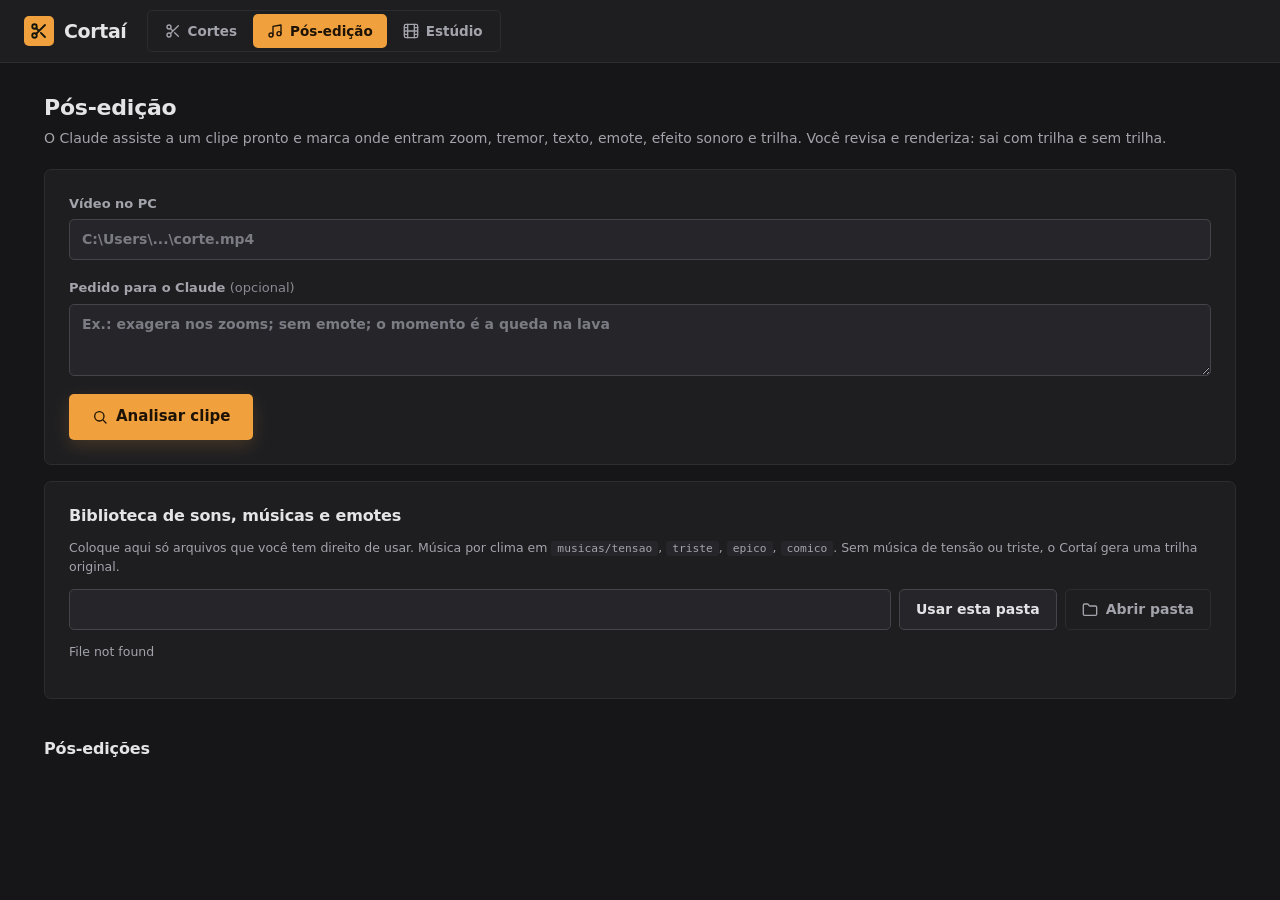
==== commit 9d14a66b: "feat: staged recap edits, cancel/resume, job monitor, timeline and token savings - Recap: caption te" ====
--- a/static/pos.html
+++ b/static/pos.html
@@ -4,12 +4,12 @@
 <meta charset="utf-8">
 <meta name="viewport" content="width=device-width, initial-scale=1">
 <title>Cortaí · Pós-edição</title>
-<link rel="stylesheet" href="style.css?v=20261115c">
+<link rel="stylesheet" href="style.css?v=20261115j">
 </head>
 <body>
 <header class="top">
   <a href="index.html" class="brand">Cortaí</a>
-  <nav class="nav"><a href="index.html"><i class="ic ic-scissors"></i>Cortes com IA</a><a href="pos.html" class="on"><i class="ic ic-sparkles"></i>Pós-edição</a><a href="studio.html"><i class="ic ic-film"></i>Estúdio</a></nav>
+  <nav class="nav"><a href="index.html"><i class="ic ic-scissors"></i>Cortes</a><a href="pos.html" class="on"><i class="ic ic-music"></i>Pós-edição</a><a href="studio.html"><i class="ic ic-film"></i>Estúdio</a></nav>
 </header>
 
 <main id="home" class="view">
@@ -27,7 +27,7 @@
       <label class="field wide"><span>Pedido para o Claude <em>(opcional)</em></span>
         <textarea name="instructions" rows="2" placeholder="Ex.: exagera nos zooms; sem emote; o momento é a queda na lava"></textarea>
       </label>
-      <button class="primary btn-lg" type="submit"><i class="ic ic-sparkles"></i>Analisar clipe</button>
+      <button class="primary btn-lg" type="submit"><i class="ic ic-search"></i>Analisar clipe</button>
       <p class="form-error" id="form-error"></p>
     </form>
   </section>
@@ -94,6 +94,6 @@
   </article>
 </template>
 
-<script src="pos.js?v=20261115c"></script>
+<script src="pos.js?v=20261115j"></script>
 </body>
 </html>
--- a/static/style.css
+++ b/static/style.css
@@ -1,41 +1,41 @@
 /* ==========================================================================
    Cortaí — sistema visual
-   Escuro (vídeo aparece melhor em fundo escuro), verde-limão da marca como única cor de ação.
+   Grafite neutro como os editores de vídeo; âmbar como única cor de ação, azul para seleção.
    Contraste (WCAG): texto 16:1, secundário 7:1, apagado ≥ 4,5:1, limão sobre o fundo 14:1.
    Espaçamento em grade de 4 px; tipografia do sistema (Segoe UI Variable no Windows 11).
    ========================================================================== */
 :root {
-  /* superfícies */
-  --bg: #0b0b10;
-  --panel: #14141b;          /* cartões */
-  --panel-2: #1c1c25;        /* campos, áreas internas */
-  --panel-3: #24242f;        /* hover, menus */
-  --line: #272733;           /* divisórias */
-  --line-strong: #3b3b4c;    /* borda de campo (componente precisa ser visível) */
+  /* superfícies: grafite neutro, como os editores de vídeo (o vídeo é a única coisa colorida na tela) */
+  --bg: #161618;
+  --panel: #1e1e21;          /* painéis */
+  --panel-2: #26262a;        /* campos, áreas internas */
+  --panel-3: #2f2f34;        /* hover, menus */
+  --line: #2c2c31;           /* divisórias */
+  --line-strong: #44444b;    /* borda de campo */
   /* texto */
-  --text: #ededf4;
-  --muted: #a1a1b5;
-  --subtle: #8b8ba1;
-  /* marca e estados */
-  --accent: #c4f53d;
-  --accent-hover: #d4ff5e;
-  --accent-ink: #11150a;
-  --accent-soft: rgba(196, 245, 61, .12);
-  --accent-ring: rgba(196, 245, 61, .35);
-  --danger: #ff7a7a;
-  --danger-soft: rgba(255, 122, 122, .12);
-  --warn: #ffcc4d;
-  --warn-soft: rgba(255, 204, 77, .12);
-  --info: #7cc4ff;
-  --info-soft: rgba(124, 196, 255, .12);
-  /* forma */
-  --radius-sm: 8px;
-  --radius: 14px;
-  --radius-lg: 20px;
-  --shadow: 0 1px 0 rgba(255, 255, 255, .03) inset, 0 8px 24px rgba(0, 0, 0, .28);
-  --shadow-pop: 0 16px 48px rgba(0, 0, 0, .55);
-  --font: "Segoe UI Variable Text", "Segoe UI", system-ui, -apple-system, Roboto, sans-serif;
-  --font-display: "Segoe UI Variable Display", "Segoe UI", system-ui, -apple-system, Roboto, sans-serif;
+  --text: #e4e4e7;
+  --muted: #a3a3ab;
+  --subtle: #8a8a93;
+  /* ação = âmbar (cabeça de reprodução, botão principal); seleção = azul; estados */
+  --accent: #f0a03c;
+  --accent-hover: #f7b356;
+  --accent-ink: #1d1206;
+  --accent-soft: rgba(240, 160, 60, .12);
+  --accent-ring: rgba(240, 160, 60, .4);
+  --danger: #f07070;
+  --danger-soft: rgba(240, 112, 112, .12);
+  --warn: #e6c84f;
+  --warn-soft: rgba(230, 200, 79, .12);
+  --info: #5ea8ee;
+  --info-soft: rgba(94, 168, 238, .14);
+  /* forma: cantos pequenos e sem sombra de cartão */
+  --radius-sm: 3px;
+  --radius: 5px;
+  --radius-lg: 7px;
+  --shadow: none;
+  --shadow-pop: 0 10px 30px rgba(0, 0, 0, .5);
+  --font: "Segoe UI Variable Text", "Segoe UI", system-ui, -apple-system, sans-serif;
+  --font-display: "Segoe UI Variable Display", "Segoe UI", system-ui, -apple-system, sans-serif;
   --mono: "Cascadia Mono", ui-monospace, Consolas, monospace;
   --ease: cubic-bezier(.2, .7, .2, 1);
   color-scheme: dark;
@@ -45,17 +45,17 @@
 html { -webkit-text-size-adjust: 100%; }
 body {
   margin: 0; background: var(--bg); color: var(--text);
-  font: 15px/1.55 var(--font); -webkit-font-smoothing: antialiased;
+  font: 14px/1.5 var(--font); -webkit-font-smoothing: antialiased;
 }
 a { color: var(--accent); text-underline-offset: 3px; }
 ::selection { background: var(--accent); color: var(--accent-ink); }
 .hidden { display: none !important; }
 h1, h2, h3 { font-family: var(--font-display); letter-spacing: -.01em; }
-h1 { font-size: 26px; line-height: 1.2; margin: 0 0 6px; font-weight: 700; }
-h2 { font-size: 18px; line-height: 1.3; margin: 36px 0 14px; font-weight: 650; }
+h1 { font-size: 22px; line-height: 1.2; margin: 0 0 6px; font-weight: 700; }
+h2 { font-size: 16px; line-height: 1.3; margin: 28px 0 12px; font-weight: 650; }
 h3 { font-size: 15px; margin: 0 0 10px; font-weight: 650; }
 h4 { font-size: 12px; margin: 0 0 8px; color: var(--muted); font-weight: 600; text-transform: uppercase; letter-spacing: .06em; }
-code { font-family: var(--mono); font-size: .9em; background: var(--panel-2); padding: 1px 6px; border-radius: 6px; }
+code { font-family: var(--mono); font-size: .9em; background: var(--panel-2); padding: 1px 6px; border-radius: var(--radius-sm); }
 .muted { color: var(--muted); }
 .small { font-size: 12.5px; }
 .empty { color: var(--subtle); padding: 28px; text-align: center; border: 1px dashed var(--line-strong); border-radius: var(--radius); }
@@ -70,7 +70,7 @@
   position: sticky; top: 0; z-index: 20;
   display: flex; align-items: center; gap: 20px; flex-wrap: wrap;
   padding: 10px 24px; min-height: 60px;
-  background: rgba(11, 11, 16, .82); backdrop-filter: blur(14px) saturate(140%);
+  background: var(--panel);
   border-bottom: 1px solid var(--line);
 }
 .brand {
@@ -78,17 +78,17 @@
   font: 800 19px/1 var(--font-display); letter-spacing: -.02em; color: var(--text); text-decoration: none;
 }
 .brand::before {
-  content: ""; width: 30px; height: 30px; border-radius: 9px; flex: none;
+  content: ""; width: 30px; height: 30px; border-radius: var(--radius); flex: none;
   background: var(--accent) var(--brand-mark) center / 18px no-repeat;
-  box-shadow: 0 4px 14px rgba(196, 245, 61, .25);
+  
 }
 .nav {
   display: flex; gap: 2px; padding: 3px; margin: 0;
-  background: var(--panel); border: 1px solid var(--line); border-radius: 12px;
+  background: var(--panel); border: 1px solid var(--line); border-radius: var(--radius);
 }
 .nav a {
   display: inline-flex; align-items: center; gap: 7px;
-  padding: 7px 14px; border-radius: 9px; color: var(--muted); text-decoration: none; font-size: 13.5px; font-weight: 550;
+  padding: 7px 14px; border-radius: var(--radius); color: var(--muted); text-decoration: none; font-size: 13.5px; font-weight: 550;
   transition: color .15s, background .15s;
 }
 .nav a:hover { color: var(--text); background: var(--panel-2); }
@@ -129,7 +129,7 @@
 .field.check em, label.check em { display: block; }
 input, select, textarea {
   width: 100%; min-height: 40px; background: var(--panel-2); color: var(--text);
-  border: 1px solid var(--line-strong); border-radius: 10px; padding: 9px 12px; font: inherit; font-size: 14px;
+  border: 1px solid var(--line-strong); border-radius: var(--radius); padding: 9px 12px; font: inherit; font-size: 14px;
   transition: border-color .15s, box-shadow .15s, background .15s;
 }
 textarea { min-height: 72px; resize: vertical; line-height: 1.5; }
@@ -158,10 +158,10 @@
 .drop:hover, .drop.over { border-color: var(--accent); color: var(--text); background: var(--accent-soft); }
 
 /* abas segmentadas (fonte do vídeo) */
-.tabs { display: inline-flex; gap: 2px; padding: 3px; margin-bottom: 14px; background: var(--panel-2); border: 1px solid var(--line); border-radius: 12px; }
+.tabs { display: inline-flex; gap: 2px; padding: 3px; margin-bottom: 14px; background: var(--panel-2); border: 1px solid var(--line); border-radius: var(--radius); }
 .tab {
   display: inline-flex; align-items: center; gap: 7px;
-  background: transparent; color: var(--muted); border: none; border-radius: 9px;
+  background: transparent; color: var(--muted); border: none; border-radius: var(--radius);
   padding: 7px 14px; cursor: pointer; font: inherit; font-size: 13.5px; font-weight: 550;
 }
 .tab:hover { color: var(--text); }
@@ -185,13 +185,13 @@
 /* ---------------------------------------------------------------- botões */
 button, .primary, .secondary, .ghost {
   font: inherit; font-size: 14px; font-weight: 600; cursor: pointer; white-space: nowrap;
-  border-radius: 10px; padding: 0 16px; min-height: 38px; border: 1px solid transparent;
+  border-radius: var(--radius); padding: 0 16px; min-height: 38px; border: 1px solid transparent;
   text-decoration: none; display: inline-flex; align-items: center; justify-content: center; gap: 8px;
   transition: background .15s, border-color .15s, color .15s, transform .08s, box-shadow .15s;
 }
 button:active:not(:disabled) { transform: translateY(1px); }
 button:disabled, .primary[aria-disabled=true] { opacity: .45; cursor: not-allowed; }
-.primary { background: var(--accent); color: var(--accent-ink); box-shadow: 0 6px 18px rgba(196, 245, 61, .18); }
+.primary { background: var(--accent); color: var(--accent-ink); box-shadow: 0 6px 18px rgba(240, 160, 60, .18); }
 .primary:hover:not(:disabled) { background: var(--accent-hover); }
 .secondary { background: var(--panel-2); color: var(--text); border-color: var(--line-strong); }
 .secondary:hover:not(:disabled) { background: var(--panel-3); border-color: #4a4a5e; }
@@ -199,14 +199,14 @@
 .ghost:hover:not(:disabled) { color: var(--text); background: var(--panel-2); border-color: var(--line-strong); }
 .danger, .ghost.danger { color: var(--danger); }
 .ghost.danger:hover:not(:disabled) { background: var(--danger-soft); border-color: rgba(255, 122, 122, .4); color: var(--danger); }
-button.small, .ghost.small, .secondary.small, .primary.small { min-height: 30px; padding: 0 10px; font-size: 12.5px; border-radius: 8px; }
+button.small, .ghost.small, .secondary.small, .primary.small { min-height: 30px; padding: 0 10px; font-size: 12.5px; border-radius: var(--radius-sm); }
 .icon-btn { padding: 0; width: 38px; }
 .icon-btn.small { width: 30px; }
-.btn-lg { min-height: 46px; padding: 0 22px; font-size: 15px; border-radius: 12px; }
+.btn-lg { min-height: 46px; padding: 0 22px; font-size: 15px; border-radius: var(--radius); }
 
 .hint, .callout {
   display: flex; gap: 10px; align-items: flex-start; margin: 4px 0 18px; padding: 12px 14px;
-  font-size: 13.5px; color: var(--text); background: var(--info-soft); border: 1px solid rgba(124, 196, 255, .25); border-radius: 12px;
+  font-size: 13.5px; color: var(--text); background: var(--info-soft); border: 1px solid rgba(124, 196, 255, .25); border-radius: var(--radius);
 }
 .hint::before, .callout::before {
   content: ""; width: 16px; height: 16px; margin-top: 2px; flex: none; background: var(--info);
@@ -227,7 +227,7 @@
   font-size: 12px; font-weight: 600; color: var(--muted); background: var(--panel-2); border: 1px solid var(--line);
   white-space: nowrap;
 }
-.chip.accent { color: var(--accent); background: var(--accent-soft); border-color: rgba(196, 245, 61, .3); }
+.chip.accent { color: var(--accent); background: var(--accent-soft); border-color: rgba(240, 160, 60, .3); }
 .chip.warn { color: var(--warn); background: var(--warn-soft); border-color: rgba(255, 204, 77, .3); }
 .chip.danger { color: var(--danger); background: var(--danger-soft); border-color: rgba(255, 122, 122, .3); }
 .chip.info { color: var(--info); background: var(--info-soft); border-color: rgba(124, 196, 255, .3); }
@@ -242,7 +242,7 @@
 }
 .job-item:hover { border-color: var(--line-strong); background: var(--panel-2); transform: translateY(-1px); }
 .job-item img, .job-item .ph {
-  width: 54px; height: 96px; object-fit: cover; border-radius: 10px; background: var(--panel-3); flex: none;
+  width: 54px; height: 96px; object-fit: cover; border-radius: var(--radius); background: var(--panel-3); flex: none;
 }
 .job-item .ph { display: grid; place-items: center; }
 .job-item .ph::after { content: ""; width: 20px; height: 20px; background: var(--subtle); -webkit-mask: var(--i-film) center / contain no-repeat; mask: var(--i-film) center / contain no-repeat; }
@@ -324,7 +324,7 @@
 .breakdown span { font-size: 11.5px; color: var(--muted); background: var(--panel-2); border: 1px solid var(--line); border-radius: 999px; padding: 1px 9px; }
 .breakdown b { color: var(--text); }
 .breakdown:empty { display: none; }
-.post { margin: 2px 0 0; font-size: 13px; background: var(--panel-2); border: 1px solid var(--line); border-radius: 10px; padding: 10px 12px; white-space: pre-wrap; }
+.post { margin: 2px 0 0; font-size: 13px; background: var(--panel-2); border: 1px solid var(--line); border-radius: var(--radius); padding: 10px 12px; white-space: pre-wrap; }
 .post:empty { display: none; }
 .actions { display: flex; gap: 8px; flex-wrap: wrap; margin-top: auto; padding-top: 8px; align-items: center; }
 .actions .primary { flex: 1 1 auto; }
@@ -337,11 +337,11 @@
 .menu-list {
   position: absolute; right: 0; bottom: calc(100% + 6px); z-index: 30; min-width: 210px;
   display: flex; flex-direction: column; padding: 6px; gap: 2px;
-  background: var(--panel-3); border: 1px solid var(--line-strong); border-radius: 12px; box-shadow: var(--shadow-pop);
+  background: var(--panel-3); border: 1px solid var(--line-strong); border-radius: var(--radius); box-shadow: var(--shadow-pop);
 }
 .menu-list > button, .menu-list > a {
   justify-content: flex-start; background: transparent; border: none; color: var(--text); font-weight: 500;
-  min-height: 34px; padding: 0 10px; border-radius: 8px; width: 100%; text-decoration: none; font-size: 13.5px;
+  min-height: 34px; padding: 0 10px; border-radius: var(--radius-sm); width: 100%; text-decoration: none; font-size: 13.5px;
 }
 .menu-list .ic { color: var(--muted); }
 .menu-list > .danger .ic { color: var(--danger); }
@@ -355,7 +355,7 @@
 .style-card .st-head { display: flex; gap: 8px; align-items: center; }
 .style-card .st-name { font-weight: 650; flex: 1; }
 .style-card .badge { font-size: 11.5px; font-weight: 600; border-radius: 999px; padding: 2px 9px; background: var(--panel-2); color: var(--muted); border: 1px solid var(--line); }
-.style-card .badge.ready { background: var(--accent-soft); color: var(--accent); border-color: rgba(196, 245, 61, .3); }
+.style-card .badge.ready { background: var(--accent-soft); color: var(--accent); border-color: rgba(240, 160, 60, .3); }
 .style-card .badge.error { background: var(--danger-soft); color: var(--danger); border-color: rgba(255, 122, 122, .3); }
 .style-card details summary { cursor: pointer; color: var(--muted); font-size: 13px; }
 .style-card pre { white-space: pre-wrap; font: 12.5px/1.55 var(--font); color: var(--muted); margin: 8px 0 0; max-height: 240px; overflow: auto; }
@@ -374,7 +374,7 @@
 .ed-title:hover { border-color: var(--line-strong); }
 .ed-loading { padding: 80px; text-align: center; color: var(--muted); }
 .ed-body { display: grid; grid-template-columns: minmax(240px, 360px) 1fr; gap: 18px; padding: 18px; overflow: auto; }
-.ed-stage { position: relative; background: #000; border-radius: 12px; overflow: hidden; margin: 0 auto; max-height: 52vh; container-type: inline-size; }
+.ed-stage { position: relative; background: #000; border-radius: var(--radius); overflow: hidden; margin: 0 auto; max-height: 52vh; container-type: inline-size; }
 .ed-stage video { width: 100%; height: 100%; display: block; }
 .ed-crop { position: absolute; top: 0; bottom: 0; border: 2px solid var(--accent); box-shadow: 0 0 0 9999px rgba(0, 0, 0, .55); pointer-events: none; }
 .ed-caption { position: absolute; left: 6%; right: 6%; bottom: 27%; text-align: center; font: 900 clamp(14px, 4.4cqw, 26px)/1.15 "Arial Black", Arial, sans-serif;
@@ -385,17 +385,17 @@
 .ed-transport { display: flex; gap: 8px; align-items: center; flex-wrap: wrap; margin-top: 12px; }
 .ed-time { margin-left: auto; font-variant-numeric: tabular-nums; color: var(--muted); font-size: 13px; }
 .ed-right { display: flex; flex-direction: column; gap: 12px; }
-.ed-section { background: var(--panel-2); border: 1px solid var(--line); border-radius: 12px; padding: 14px; display: flex; flex-direction: column; gap: 10px; }
+.ed-section { background: var(--panel-2); border: 1px solid var(--line); border-radius: var(--radius); padding: 14px; display: flex; flex-direction: column; gap: 10px; }
 .ed-section h4 { margin: 0 0 2px; }
 .ed-row { display: flex; gap: 8px; align-items: center; flex-wrap: wrap; }
 .ed-row select { flex: 1; }
 .ed-row input[type=color] { width: 54px; flex: none; }
 .ed-range { display: flex; flex-direction: column; gap: 4px; font-size: 13px; color: var(--muted); }
 .ed-timeline { grid-column: 1 / -1; }
-.ed-timeline canvas { width: 100%; height: 84px; display: block; background: var(--panel-2); border: 1px solid var(--line); border-radius: 12px; cursor: pointer; touch-action: none; }
+.ed-timeline canvas { width: 100%; height: 84px; display: block; background: var(--panel-2); border: 1px solid var(--line); border-radius: var(--radius); cursor: pointer; touch-action: none; }
 .ed-tl-labels { display: flex; justify-content: space-between; gap: 8px; flex-wrap: wrap; margin-top: 6px; font-size: 13px; }
 .ed-words-wrap { grid-column: 1 / -1; }
-.ed-words { max-height: 200px; overflow: auto; line-height: 1.95; background: var(--panel-2); border: 1px solid var(--line); border-radius: 12px; padding: 10px 14px; }
+.ed-words { max-height: 200px; overflow: auto; line-height: 1.95; background: var(--panel-2); border: 1px solid var(--line); border-radius: var(--radius); padding: 10px 14px; }
 .ed-words span { display: inline-block; margin-right: .3em; cursor: pointer; padding: 0 3px; border-radius: 5px; color: var(--muted); }
 .ed-words span:hover { background: var(--panel-3); }
 .ed-words span.in { color: var(--text); }
@@ -410,7 +410,7 @@
 .ed-words-head { display: flex; align-items: center; justify-content: space-between; gap: 8px; flex-wrap: wrap; margin-bottom: 8px; }
 .ed-words-head h4 { margin: 0; }
 .ed-add { display: flex; flex-wrap: wrap; gap: 8px; align-items: center; margin: 8px 0; padding: 12px 14px;
-  background: var(--panel-2); border: 1px solid var(--accent); border-radius: 12px; font-size: 13px; }
+  background: var(--panel-2); border: 1px solid var(--accent); border-radius: var(--radius); font-size: 13px; }
 .ed-add #ed-add-text { flex: 1 1 220px; }
 .ed-add label { display: flex; align-items: center; gap: 6px; color: var(--muted); }
 .ed-add input[type=number] { width: 5.5em; }
@@ -422,15 +422,15 @@
 
 /* ---------------------------------------------------------------- capa (thumbnail) */
 .cover-row { display: flex; gap: 12px; align-items: center; background: var(--panel-2); border: 1px solid var(--line);
-  border-radius: 12px; padding: 8px; margin-top: 4px; }
-.cover-thumb { padding: 0; min-height: 0; border: 0; background: #000; border-radius: 8px; overflow: hidden; flex: none; width: 64px; aspect-ratio: 9 / 16; }
+  border-radius: var(--radius); padding: 8px; margin-top: 4px; }
+.cover-thumb { padding: 0; min-height: 0; border: 0; background: #000; border-radius: var(--radius-sm); overflow: hidden; flex: none; width: 64px; aspect-ratio: 9 / 16; }
 .cover-thumb img { width: 100%; height: 100%; object-fit: cover; display: block; }
 .cover-thumb.empty { display: grid; place-items: center; background: var(--panel-3); }
 .cover-thumb.empty::after { content: ""; width: 22px; height: 22px; background: var(--subtle);
   -webkit-mask: var(--i-image) center / contain no-repeat; mask: var(--i-image) center / contain no-repeat; }
 .cover-side { display: flex; flex-direction: column; gap: 6px; min-width: 0; }
 .cover-actions { display: flex; gap: 6px; flex-wrap: wrap; }
-.cover-actions > * { min-height: 30px; padding: 0 10px; font-size: 12.5px; border-radius: 8px; }
+.cover-actions > * { min-height: 30px; padding: 0 10px; font-size: 12.5px; border-radius: var(--radius-sm); }
 #cover-dlg { width: min(1060px, 96vw); max-height: 94vh; padding: 0; border: 1px solid var(--line-strong); border-radius: var(--radius-lg);
   background: var(--panel); color: var(--text); overflow: hidden; box-shadow: var(--shadow-pop); }
 #cover-dlg[open] { display: flex; flex-direction: column; }
@@ -439,12 +439,12 @@
 #cover-dlg .cv-head-title { display: inline-flex; align-items: center; gap: 8px; font-size: 16px; }
 #cover-dlg .ed-head #cv-sub { flex: 1; min-width: 0; overflow: hidden; text-overflow: ellipsis; white-space: nowrap; }
 .cv-body { display: grid; grid-template-columns: minmax(240px, 380px) 1fr; gap: 18px; padding: 18px; overflow: auto; }
-.cv-stage { position: relative; aspect-ratio: 9 / 16; max-height: 72vh; margin: 0 auto; background: #000; border-radius: 12px;
+.cv-stage { position: relative; aspect-ratio: 9 / 16; max-height: 72vh; margin: 0 auto; background: #000; border-radius: var(--radius);
   overflow: hidden; cursor: ns-resize; touch-action: none; user-select: none; }
 .cv-stage img { width: 100%; height: 100%; display: block; pointer-events: none; }
 .cv-safe { position: absolute; left: 0; right: 0; top: 12.5%; bottom: 12.5%; outline: 1px dashed rgba(255, 255, 255, .35);
   box-shadow: 0 0 0 9999px rgba(0, 0, 0, .28); pointer-events: none; }
-.cv-busy { position: absolute; right: 8px; top: 8px; background: rgba(0, 0, 0, .6); border-radius: 8px; padding: 2px 8px; font-size: 13px; }
+.cv-busy { position: absolute; right: 8px; top: 8px; background: rgba(0, 0, 0, .6); border-radius: var(--radius-sm); padding: 2px 8px; font-size: 13px; }
 .cv-right { display: flex; flex-direction: column; gap: 12px; min-width: 0; }
 .cv-chips { display: flex; gap: 6px; flex-wrap: wrap; }
 .cv-chips button { min-height: 28px; padding: 0 11px; font-size: 12px; font-weight: 550; border-radius: 999px; background: transparent; color: var(--muted);
@@ -457,7 +457,7 @@
 .cv-val { color: var(--text); font-weight: 600; font-variant-numeric: tabular-nums; }
 .cv-frames { display: flex; gap: 6px; overflow-x: auto; padding-bottom: 6px; scroll-snap-type: x proximity; }
 .cv-frames button { position: relative; flex: none; width: 54px; min-height: 0; aspect-ratio: 9 / 16; padding: 0; border: 2px solid transparent;
-  border-radius: 8px; overflow: hidden; background: #000; scroll-snap-align: center; }
+  border-radius: var(--radius-sm); overflow: hidden; background: #000; scroll-snap-align: center; }
 .cv-frames button img { width: 100%; height: 100%; object-fit: cover; display: block; }
 .cv-frames button.on { border-color: var(--accent); }
 .cv-frames button.apex::after { content: ""; position: absolute; top: 4px; left: 4px; width: 14px; height: 14px; border-radius: 50%;
@@ -492,7 +492,7 @@
 .pos-results { margin-top: 8px; }
 .pos-outs { display: grid; grid-template-columns: repeat(auto-fill, minmax(240px, 300px)); gap: 16px; }
 .pos-out { background: var(--panel); border: 1px solid var(--line); border-radius: var(--radius-lg); padding: 12px; display: flex; flex-direction: column; gap: 10px; box-shadow: var(--shadow); }
-.pos-out video { width: 100%; aspect-ratio: 9 / 16; background: #000; border-radius: 12px; }
+.pos-out video { width: 100%; aspect-ratio: 9 / 16; background: #000; border-radius: var(--radius); }
 .pos-out .out-meta { display: flex; flex-direction: column; gap: 2px; }
 @media (max-width: 820px) { .pos-layout { grid-template-columns: 1fr; } .pos-player { position: static; max-width: 320px; } }
 
@@ -502,7 +502,7 @@
 .hl-outs { display: flex; gap: 20px; flex-wrap: wrap; align-items: flex-start; margin: 16px 0 22px; }
 .hl-out { display: flex; flex-direction: column; gap: 10px; width: 260px; }
 .hl-out.wide { width: min(560px, 100%); }
-.hl-out video { width: 100%; aspect-ratio: 9 / 16; background: #000; border-radius: 12px; }
+.hl-out video { width: 100%; aspect-ratio: 9 / 16; background: #000; border-radius: var(--radius); }
 .hl-out.wide video { aspect-ratio: 16 / 9; }
 .hl-out .actions { padding-top: 0; }
 .hl-out .actions a { min-height: 32px; font-size: 13px; padding: 0 12px; }
@@ -510,7 +510,7 @@
 .hl-script-head h2, .hl-script-head h4 { margin: 0; flex: 1; }
 .hl-script-head select { width: auto; min-height: 34px; }
 .hl-script-head label { display: inline-flex; align-items: center; gap: 8px; }
-#hl-script { white-space: pre-wrap; background: var(--panel-2); border: 1px solid var(--line); border-radius: 12px;
+#hl-script { white-space: pre-wrap; background: var(--panel-2); border: 1px solid var(--line); border-radius: var(--radius);
   padding: 14px 16px; max-height: 440px; overflow: auto; font: 13px/1.6 var(--mono); }
 .matches .t { white-space: nowrap; font-variant-numeric: tabular-nums; color: var(--muted); }
 .matches td { vertical-align: middle; }
@@ -627,7 +627,7 @@
 .signals { display: flex; gap: 6px; flex-wrap: wrap; }
 .signals:empty { display: none; }
 .clip.focused { border-color: var(--accent); box-shadow: 0 0 0 3px var(--accent-ring), var(--shadow); }
-.clip.is-ok { border-color: rgba(196, 245, 61, .55); }
+.clip.is-ok { border-color: rgba(240, 160, 60, .55); }
 .clip.is-rejected { opacity: .55; }
 .clip.is-rejected:hover, .clip.is-rejected.focused { opacity: 1; }
 .approve.on { color: var(--accent-ink); background: var(--accent); border-color: var(--accent); }
@@ -647,31 +647,21 @@
 .tl-legend { display: inline-flex; gap: 12px; align-items: center; font-size: 12px; color: var(--muted); flex-wrap: wrap; }
 .tl-legend i { display: inline-block; width: 10px; height: 10px; border-radius: 3px; margin-right: -6px; }
 .lg-nosso { background: var(--accent); } .lg-deles { background: var(--danger); }
-.lg-reacao { background: var(--info); } .lg-corte { background: rgba(196, 245, 61, .35); border: 1px solid var(--accent); }
-.tl-scroll { overflow-x: auto; overflow-y: hidden; border: 1px solid var(--line); border-radius: 12px; background: var(--panel-2); margin-top: 10px; }
-.tl-track { position: relative; height: 92px; min-width: 100%; }
-.tl-tick { position: absolute; top: 4px; font: 11px var(--mono); color: var(--subtle); padding-left: 4px; border-left: 1px solid var(--line-strong); height: 84px; pointer-events: none; }
-.tl-m { position: absolute; padding: 0; min-height: 0; border: none; border-radius: 3px; cursor: pointer; transform: translateX(-50%); }
-.tl-m:hover { filter: brightness(1.3); z-index: 3; }
-.tl-match { top: 22px; height: 64px; width: 2px; background: var(--line-strong); cursor: default; transform: none; }
-.tl-cut { top: 26px; height: 56px; background: rgba(196, 245, 61, .22); border: 1px solid var(--accent); transform: none; cursor: default; }
-.tl-reacao { top: 60px; width: 6px; height: 18px; background: var(--info); }
-.tl-nosso, .tl-deles, .tl-fim { top: 28px; width: 10px; height: 26px; }
-.tl-nosso { background: var(--accent); } .tl-deles { background: var(--danger); } .tl-fim { background: var(--warn); }
-.tl-pop { position: absolute; bottom: 14px; z-index: 10; width: 230px; display: flex; flex-direction: column; gap: 6px;
-  padding: 12px; background: var(--panel-3); border: 1px solid var(--line-strong); border-radius: 12px; box-shadow: var(--shadow-pop); }
+.lg-reacao { background: var(--info); } .lg-corte { background: rgba(240, 160, 60, .35); border: 1px solid var(--accent); }
+.tl-pop { position: absolute; z-index: 10; width: 230px; display: flex; flex-direction: column; gap: 6px;
+  padding: 12px; background: var(--panel-3); border: 1px solid var(--line-strong); border-radius: var(--radius); box-shadow: var(--shadow-pop); }
 
 /* ---------------------------------------------------------------- outros momentos (alternativas) */
 #alts { margin-bottom: 20px; }
 #alts h2 { margin: 0; flex: 1; }
 .alt-list { display: flex; flex-direction: column; gap: 8px; margin-top: 12px; max-height: 420px; overflow: auto; }
-.alt { display: flex; gap: 12px; align-items: flex-start; padding: 12px; border: 1px solid var(--line); border-radius: 12px; background: var(--panel-2); }
+.alt { display: flex; gap: 12px; align-items: flex-start; padding: 12px; border: 1px solid var(--line); border-radius: var(--radius); background: var(--panel-2); }
 .alt-main { flex: 1; min-width: 0; display: flex; flex-direction: column; gap: 3px; }
 .alt-why { margin: 2px 0 0; font-size: 13px; color: var(--muted); }
 .alt-use { flex: none; align-self: center; }
 .lance-row { margin-top: 2px; }
 
-.hl-ask { margin: 6px 0 18px; padding: 14px; border: 1px solid var(--line); border-radius: 12px; background: var(--panel-2); }
+.hl-ask { margin: 6px 0 18px; padding: 14px; border: 1px solid var(--line); border-radius: var(--radius); background: var(--panel-2); }
 .hl-ask h4 { margin-bottom: 10px; }
 #hl-ask-reply:empty { display: none; }
 
@@ -681,21 +671,12 @@
 #match-ed[open] { display: flex; flex-direction: column; }
 #match-ed::backdrop { background: rgba(4, 4, 8, .72); backdrop-filter: blur(4px); }
 .me-body { display: grid; grid-template-columns: minmax(240px, 380px) 1fr; gap: 18px; padding: 18px; overflow: auto; }
-.me-player video { width: 100%; max-height: 56vh; background: #000; border-radius: 12px; display: block; }
+.me-player video { width: 100%; max-height: 56vh; background: #000; border-radius: var(--radius); display: block; }
 .me-side { display: flex; flex-direction: column; gap: 12px; }
 .me-side .ed-range input { width: 9em; }
-.me-tl { grid-column: 1 / -1; position: relative; height: 64px; border: 1px solid var(--line); border-radius: 12px; background: var(--panel-2); cursor: pointer; }
-.me-seg { position: absolute; top: 12px; height: 40px; min-height: 0; padding: 0; border-radius: 6px; border: 1px solid transparent; }
-.me-seg.short { background: rgba(196, 245, 61, .45); border-color: var(--accent); }
-.me-seg.only-h { background: rgba(161, 161, 181, .3); border-color: var(--line-strong); }
-.me-seg.sel { box-shadow: 0 0 0 2px #fff; z-index: 2; }
-.me-goal { position: absolute; top: 4px; width: 4px; height: 56px; transform: translateX(-50%); border-radius: 2px; pointer-events: none; }
-.me-goal.gol_nosso { background: var(--accent); } .me-goal.gol_deles { background: var(--danger); } .me-goal.fim_do_tempo { background: var(--warn); }
-.me-mark { position: absolute; top: 8px; height: 48px; border: 2px dashed var(--info); border-radius: 6px; pointer-events: none; }
-.me-head { position: absolute; top: 0; bottom: 0; width: 2px; background: #fff; pointer-events: none; z-index: 3; }
 .me-legend { grid-column: 1 / -1; display: flex; gap: 16px; flex-wrap: wrap; margin-top: -8px; }
 .me-lg { display: inline-block; width: 12px; height: 10px; border-radius: 3px; margin-right: 6px; vertical-align: middle; }
-.me-lg.short { background: rgba(196, 245, 61, .6); } .me-lg.only-h { background: rgba(161, 161, 181, .5); }
+.me-lg.short { background: rgba(240, 160, 60, .6); } .me-lg.only-h { background: rgba(161, 161, 181, .5); }
 .me-lg.goal { background: var(--danger); width: 4px; } .me-lg.mark { border: 2px dashed var(--info); }
 @media (max-width: 760px) { .me-body { grid-template-columns: 1fr; } }
 
@@ -703,5 +684,145 @@
 #quality { margin-bottom: 20px; }
 #quality h2 { margin: 0; flex: 1; }
 .q-grid { display: grid; grid-template-columns: repeat(auto-fill, minmax(190px, 1fr)); gap: 10px; margin-top: 12px; }
-.q-tile { display: flex; flex-direction: column; gap: 4px; padding: 12px 14px; border: 1px solid var(--line); border-radius: 12px; background: var(--panel-2); }
+.q-tile { display: flex; flex-direction: column; gap: 4px; padding: 12px 14px; border: 1px solid var(--line); border-radius: var(--radius); background: var(--panel-2); }
 .q-tile b { font: 700 22px/1.2 var(--font-display); color: var(--text); }
+
+/* ---------------------------------------------------------------- legendas e configurações do resumo */
+.hl-tools { display: flex; align-items: center; gap: 12px; flex-wrap: wrap; margin: 6px 0 12px; }
+.hl-tools .muted { flex: 1; min-width: 220px; }
+#apply-note { margin: -4px 0 12px; }
+.hl-caps { margin: 6px 0 18px; padding: 14px; border: 1px solid var(--line); border-radius: var(--radius); background: var(--panel-2); }
+.hl-caps > summary { display: flex; align-items: baseline; gap: 12px; cursor: pointer; list-style: none; }
+.hl-caps > summary::-webkit-details-marker { display: none; }
+.hl-caps > summary h4 { margin: 0; }
+.hl-caps > summary::before { content: "›"; color: var(--muted); transition: transform .15s; }
+.hl-caps[open] > summary::before { transform: rotate(90deg); }
+.hlc-style { display: grid; grid-template-columns: repeat(auto-fill, minmax(170px, 1fr)); gap: 10px; align-items: end; margin: 14px 0; }
+.hlc-list { display: flex; flex-direction: column; gap: 12px; max-height: 460px; overflow: auto; padding-right: 4px; margin-bottom: 12px; }
+.hlc-head { display: flex; justify-content: space-between; gap: 10px; margin-bottom: 6px; }
+.hlc-line { display: grid; grid-template-columns: 48px 1fr; gap: 8px; align-items: center; margin-bottom: 4px; }
+.hlc-line input { min-height: 32px; padding: 4px 10px; }
+.hlc-line input:disabled { opacity: .55; }
+#hlc-msg:empty { display: none; }
+
+/* ---------------------------------------------------------------- linha do tempo (zoom, régua, arrastar) */
+.tlx { display: flex; flex-direction: column; gap: 8px; margin-top: 10px; user-select: none; }
+.tlx-bar { display: flex; align-items: center; gap: 6px; flex-wrap: wrap; }
+.tlx-bar .icon-btn { width: 30px; min-height: 30px; padding: 0; font-size: 18px; line-height: 1; }
+.tlx-zoom { width: 160px; accent-color: var(--accent); }
+.tlx-scale { margin-left: 4px; }
+.tlx-hover { margin-left: auto; font: 600 13px var(--mono); color: var(--text); min-width: 9ch; text-align: right; }
+.tlx-view { overflow-x: auto; overflow-y: hidden; border: 1px solid var(--line); border-radius: var(--radius); background: var(--panel-2); }
+.tlx-canvas { position: relative; height: 126px; cursor: crosshair; }
+.tlx-ruler { position: absolute; left: 0; right: 0; top: 0; height: 24px; border-bottom: 1px solid var(--line); cursor: ew-resize; background: rgba(255,255,255,.02); }
+.tlx-tick { position: absolute; bottom: 0; height: 6px; border-left: 1px solid var(--line-strong); pointer-events: none; }
+.tlx-tick.major { height: 24px; padding: 3px 0 0 4px; font: 11px var(--mono); color: var(--muted); white-space: nowrap; }
+.tlx-items { position: absolute; inset: 24px 0 0 0; }
+.tlx-seg { position: absolute; top: 8px; height: 44px; border-radius: var(--radius-sm); border: 1px solid var(--line-strong); background: rgba(161,161,181,.28); overflow: hidden; cursor: pointer; }
+.tlx-seg.short, .tlx-seg.cut { background: rgba(240, 160, 60,.32); border-color: var(--accent); }
+.tlx-seg.only-h { background: rgba(161,161,181,.28); }
+.tlx-seg:hover { filter: brightness(1.2); }
+.tlx-seg.sel { box-shadow: 0 0 0 2px #fff; z-index: 2; overflow: visible; }
+.tlx-seg-label { display: block; padding: 4px 8px; font: 600 11px/1.25 var(--font, inherit); color: var(--text); white-space: nowrap; overflow: hidden; text-overflow: ellipsis; pointer-events: none; }
+.tlx-h { position: absolute; top: -4px; bottom: -4px; width: 12px; cursor: ew-resize; background: #fff; border-radius: 4px; z-index: 3; }
+.tlx-h.l { left: -6px; } .tlx-h.r { right: -6px; }
+.tlx-h::after { content: ""; position: absolute; left: 5px; top: 30%; bottom: 30%; width: 2px; background: var(--bg, #0c0c11); border-radius: 1px; }
+.tlx-mk { position: absolute; top: 56px; width: 10px; height: 22px; min-height: 0; padding: 0; border: none; border-radius: 3px; transform: translateX(-50%); cursor: pointer; z-index: 1; }
+.tlx-mk:hover { filter: brightness(1.3); z-index: 4; }
+.tlx-mk span { position: absolute; top: 24px; left: 50%; transform: translateX(-50%); font: 600 10px var(--mono); color: var(--muted); white-space: nowrap; pointer-events: none; }
+.tlx-mk.nosso { background: var(--accent); } .tlx-mk.deles { background: var(--danger); } .tlx-mk.fim { background: var(--warn); }
+.tlx-mk.reacao { top: 60px; width: 6px; height: 14px; background: var(--info); }
+.tlx-mk.match { top: 0; width: 2px; height: 102px; background: var(--line-strong); cursor: default; border-radius: 0; transform: none; }
+.tlx-mark { position: absolute; top: 4px; height: 52px; border: 2px dashed var(--info); border-radius: var(--radius-sm); background: var(--info-soft); pointer-events: none; }
+.tlx-mark span, .tlx-ghost { font: 600 11px var(--mono); color: var(--info); white-space: nowrap; }
+.tlx-mark span { position: absolute; top: -20px; left: 0; background: var(--panel); padding: 0 4px; border-radius: 4px; }
+.tlx-ghost { position: absolute; top: 28px; height: 52px; border: 2px dashed var(--info); border-radius: var(--radius-sm); background: var(--info-soft); pointer-events: none; padding: 4px 6px; overflow: hidden; z-index: 5; }
+.tlx-head { position: absolute; top: 0; bottom: 0; width: 2px; margin-left: -1px; background: #fff; pointer-events: none; z-index: 6; }
+.tlx-head span { position: absolute; top: 2px; left: 4px; padding: 1px 5px; border-radius: 4px; background: #fff; color: #111; font: 600 10px var(--mono); white-space: nowrap; }
+.tlx-over { position: relative; height: 22px; border-radius: var(--radius-sm); background: var(--panel-2); border: 1px solid var(--line); cursor: pointer; overflow: hidden; }
+.tlx-over-items i { position: absolute; top: 5px; height: 10px; border-radius: 2px; background: rgba(161,161,181,.5); }
+.tlx-over-items i.short, .tlx-over-items i.cut { background: rgba(240, 160, 60,.7); }
+.tlx-over-items b { position: absolute; top: 2px; width: 2px; height: 16px; background: var(--info); }
+.tlx-over-items b.nosso { background: var(--accent); } .tlx-over-items b.deles { background: var(--danger); } .tlx-over-items b.fim { background: var(--warn); }
+.tlx-over-items b.reacao { top: 12px; height: 8px; opacity: .7; }
+.tlx-over-win { position: absolute; top: 0; bottom: 0; border: 2px solid var(--text); border-radius: var(--radius-sm); background: rgba(255,255,255,.06); pointer-events: none; }
+.tlx-over-head { position: absolute; top: 0; bottom: 0; width: 2px; background: #fff; pointer-events: none; }
+.time-in { font-family: var(--mono); }
+.time-in.invalid { border-color: var(--danger); }
+.me-side .ed-range input.time-in { width: 11em; }
+
+/* editor da partida: a linha do tempo fica fixa embaixo; player e painel rolam se faltar altura */
+#match-ed .me-body { flex: 1 1 auto; min-height: 0; }
+.me-player video { max-height: 44vh; }
+.me-tlwrap { flex: none; padding: 4px 18px 12px; border-top: 1px solid var(--line); background: var(--panel); }
+.me-tlwrap .tlx { margin-top: 8px; }
+.me-tlwrap .me-legend { margin-top: 6px; }
+
+/* ==========================================================================
+   Componentes no jeito de editor de vídeo
+   ========================================================================== */
+.tc { font-family: var(--mono); font-variant-numeric: tabular-nums; color: var(--muted); }
+.card { box-shadow: none; }
+.chip { border-radius: var(--radius-sm); }
+
+/* abas (como as páginas do Resolve / as abas de janela do Vegas) */
+.tabs { display: flex; gap: 0; border-bottom: 1px solid var(--line); margin: 12px 0 14px; overflow-x: auto; scrollbar-width: none; }
+.tabs button { background: none; border: 0; border-bottom: 2px solid transparent; border-radius: 0; color: var(--muted);
+  padding: 8px 14px; min-height: 36px; font: 600 13px var(--font); white-space: nowrap; cursor: pointer; }
+.tabs button:hover { color: var(--text); background: var(--panel-2); }
+.tabs button[aria-selected="true"] { color: var(--text); border-bottom-color: var(--accent); }
+.tab-row { display: flex; align-items: center; gap: 10px; flex-wrap: wrap; margin-bottom: 12px; }
+.tab-row input[type=text] { flex: 1 1 260px; }
+.tab-row .muted { flex: 1 1 240px; }
+#hl-style-slot #apply-panel { padding: 0; border: 0; background: none; }
+
+/* cabeçalho do resumo + barra de mudanças pendentes */
+.hl-head { display: flex; align-items: center; gap: 12px; flex-wrap: wrap; }
+.hl-head h2 { margin: 0; flex: 1 1 auto; }
+.pending-bar { display: flex; align-items: center; gap: 12px; padding: 6px 6px 6px 12px; border: 1px solid var(--warn);
+  border-radius: var(--radius); background: var(--warn-soft); font-size: 13px; }
+.pending-bar.busy { border-color: var(--line-strong); background: var(--panel-2); }
+.pending-bar.busy #hl-remount { display: none; }
+
+/* monitor do projeto: etapas como uma fila de render */
+.status.monitor { display: flex; flex-direction: column; gap: 8px; padding: 12px 14px; border: 1px solid var(--line);
+  border-radius: var(--radius); background: var(--panel); margin-bottom: 16px; }
+.steps { display: flex; gap: 2px; list-style: none; margin: 0; padding: 0; overflow-x: auto; }
+.steps li { flex: 1 1 0; min-width: 84px; display: flex; flex-direction: column; gap: 2px; padding: 6px 8px;
+  background: var(--panel-2); border-top: 2px solid var(--line-strong); font-size: 12px; color: var(--subtle); }
+.steps li b { font-weight: 600; }
+.steps li .tc { font-size: 11px; min-height: 1em; }
+.steps li.done { color: var(--text); border-top-color: var(--info); }
+.steps li.current { color: var(--text); border-top-color: var(--accent); background: var(--accent-soft); }
+.steps li.failed { color: var(--danger); border-top-color: var(--danger); }
+.monitor-line { display: flex; align-items: center; gap: 12px; flex-wrap: wrap; }
+.monitor-line .msg { flex: 1 1 260px; font-size: 13px; }
+.status.monitor .bar { height: 4px; }
+.activity summary { cursor: pointer; font-size: 12px; color: var(--muted); }
+.activity ol { list-style: none; margin: 8px 0 0; padding: 0; max-height: 200px; overflow: auto; font-size: 12px; }
+.activity li { display: flex; gap: 10px; padding: 3px 0; border-bottom: 1px solid var(--line); color: var(--muted); }
+.activity li .tc { flex: none; }
+.status.monitor[data-state="cancelled"] .steps li.current, .status.monitor[data-state="error"] .steps li.current { border-top-color: var(--danger); }
+
+/* qualidade: tabela compacta de números em vez de uma grade de cartões iguais */
+.q-grid { display: grid; grid-template-columns: repeat(auto-fill, minmax(230px, 1fr)); gap: 0 24px; margin-top: 8px; }
+.q-tile { flex-direction: row; flex-wrap: wrap; align-items: baseline; gap: 2px 10px; padding: 8px 0; border: 0;
+  border-bottom: 1px solid var(--line); border-radius: 0; background: none; }
+.q-tile > span:first-child { flex: 1 1 auto; }
+.q-tile b { font: 600 15px/1.2 var(--mono); font-variant-numeric: tabular-nums; }
+.q-tile > span:last-child { flex-basis: 100%; }
+
+/* legendas do resumo: lista densa com timecode */
+.hlc-line { grid-template-columns: 96px 1fr; }
+
+/* telas estreitas (janela pequena, tablet, celular) */
+@media (max-width: 760px) {
+  .top { padding: 8px 12px; gap: 10px; }
+  .steps { flex-wrap: wrap; }
+  .steps li { flex: 1 1 30%; min-width: 0; padding: 5px 6px; }
+  .hl-head .pending-bar { width: 100%; }
+  .tabs button { padding: 8px 10px; }
+  .me-body { grid-template-columns: 1fr !important; }
+  .hlc-line { grid-template-columns: 1fr; gap: 2px; }
+  .tlx-hint, .tlx-scale { display: none; }
+}
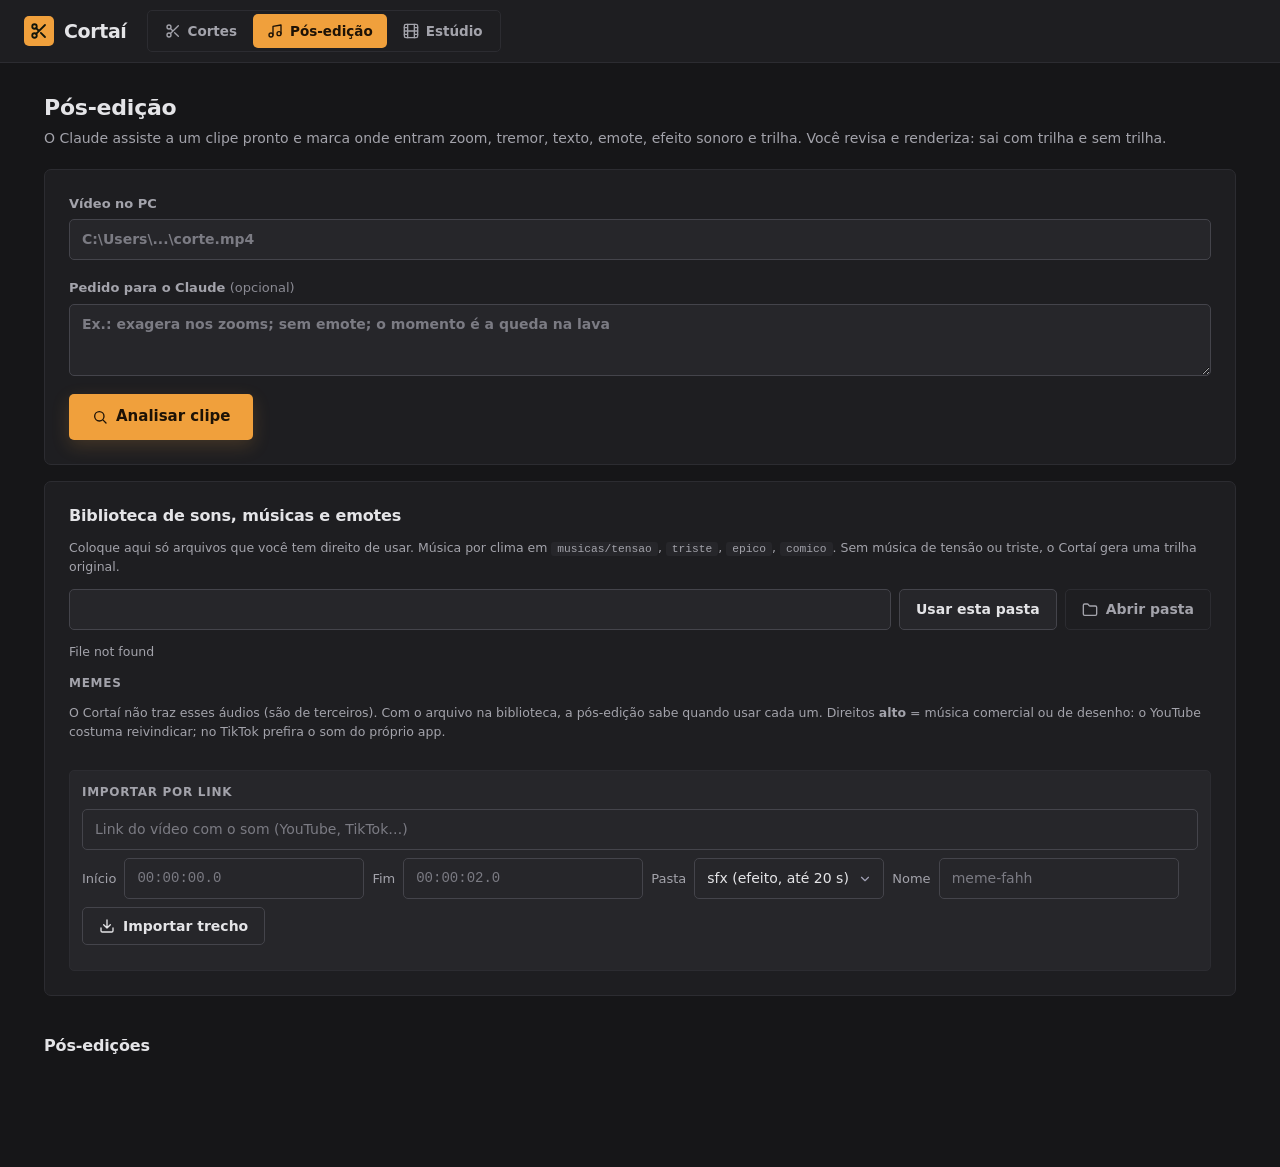
==== commit 9155b3cd: "feat: recap outputs, old-clip matching, series history, music picks; drop synthesized audio - Recap:" ====
--- a/static/pos.html
+++ b/static/pos.html
@@ -4,7 +4,7 @@
 <meta charset="utf-8">
 <meta name="viewport" content="width=device-width, initial-scale=1">
 <title>Cortaí · Pós-edição</title>
-<link rel="stylesheet" href="style.css?v=20261115j">
+<link rel="stylesheet" href="style.css?v=20261115o">
 </head>
 <body>
 <header class="top">
@@ -41,6 +41,23 @@
       <button class="ghost" id="lib-open"><i class="ic ic-folder"></i>Abrir pasta</button>
     </div>
     <p class="muted small" id="lib-summary"></p>
+    <h4>Memes</h4>
+    <p class="muted small">O Cortaí não traz esses áudios (são de terceiros). Com o arquivo na biblioteca, a pós-edição sabe quando usar cada um. Direitos <b>alto</b> = música comercial ou de desenho: o YouTube costuma reivindicar; no TikTok prefira o som do próprio app.</p>
+    <div id="meme-list" class="meme-list"></div>
+    <div class="import-box" id="import-box">
+      <h4>Importar por link</h4>
+      <div class="lib-row">
+        <input id="imp-url" type="url" placeholder="Link do vídeo com o som (YouTube, TikTok…)">
+      </div>
+      <div class="lib-row">
+        <label class="inline-field">Início <input id="imp-start" class="time-in" type="text" placeholder="00:00:00.0"></label>
+        <label class="inline-field">Fim <input id="imp-end" class="time-in" type="text" placeholder="00:00:02.0"></label>
+        <label class="inline-field">Pasta <select id="imp-folder"><option value="sfx">sfx (efeito, até 20 s)</option><option value="musicas/comico">música: cômico</option><option value="musicas/epico">música: épico</option><option value="musicas/tensao">música: tensão</option><option value="musicas/triste">música: triste</option></select></label>
+        <label class="inline-field">Nome <input id="imp-name" type="text" maxlength="60" placeholder="meme-fahh"></label>
+        <button class="secondary" id="imp-go"><i class="ic ic-download"></i>Importar trecho</button>
+      </div>
+      <p class="muted small" id="imp-msg"></p>
+    </div>
   </section>
 
   <div class="section-head"><h2>Pós-edições</h2></div>
@@ -71,6 +88,7 @@
         <tbody id="trilha"></tbody>
       </table>
       <p class="muted small" id="fim-note"></p>
+      <div class="music-sug" id="music-sug"></div>
       <div class="pos-actions">
         <button class="primary" id="render-btn"><i class="ic ic-play"></i>Renderizar</button>
         <input id="replan-text" type="text" placeholder="Pedir outro plano: ex. menos efeitos, mais tensão no começo">
@@ -94,6 +112,6 @@
   </article>
 </template>
 
-<script src="pos.js?v=20261115j"></script>
+<script src="pos.js?v=20261115o"></script>
 </body>
 </html>
--- a/static/style.css
+++ b/static/style.css
@@ -499,12 +499,21 @@
 /* ---------------------------------------------------------------- resumo da partida / partidas */
 .hl-panel { margin-bottom: 20px; }
 .hl-panel h2 { margin-top: 0; }
-.hl-outs { display: flex; gap: 20px; flex-wrap: wrap; align-items: flex-start; margin: 16px 0 22px; }
-.hl-out { display: flex; flex-direction: column; gap: 10px; width: 260px; }
-.hl-out.wide { width: min(560px, 100%); }
-.hl-out video { width: 100%; aspect-ratio: 9 / 16; background: #000; border-radius: var(--radius); }
-.hl-out.wide video { aspect-ratio: 16 / 9; }
-.hl-out .actions { padding-top: 0; }
+/* saídas do resumo lado a lado, como dois monitores: mesma altura de imagem e botões alinhados embaixo
+   (antes cada uma tinha a altura do próprio vídeo e os botões do horizontal ficavam soltos no meio) */
+.hl-outs { display: grid; grid-template-columns: minmax(0, 2fr) minmax(0, 5fr); gap: 12px; align-items: stretch; margin: 4px 0 18px; }
+.hl-outs.one { grid-template-columns: minmax(0, 1fr); }
+.hl-out { display: flex; flex-direction: column; gap: 8px; min-width: 0; padding: 8px; border: 1px solid var(--line);
+  border-radius: var(--radius); background: var(--panel-2); }
+.hl-out video { width: 100%; height: clamp(240px, 52vh, 460px); object-fit: contain; background: #000; border-radius: var(--radius-sm); }
+.hl-out .actions { margin-top: auto; padding-top: 0; flex-wrap: wrap; }
+.inline-field { display: inline-flex; align-items: center; gap: 8px; font-size: 13px; color: var(--muted); }
+.inline-field select { width: auto; min-height: 32px; }
+@media (max-width: 760px) {
+  .hl-outs { grid-template-columns: minmax(0, 1fr); }
+  .hl-out video { height: auto; aspect-ratio: 9 / 16; max-height: 70vh; }
+  .hl-out.wide video { aspect-ratio: 16 / 9; }
+}
 .hl-out .actions a { min-height: 32px; font-size: 13px; padding: 0 12px; }
 .hl-script-head { display: flex; gap: 10px; align-items: center; flex-wrap: wrap; }
 .hl-script-head h2, .hl-script-head h4 { margin: 0; flex: 1; }
@@ -826,3 +835,39 @@
   .hlc-line { grid-template-columns: 1fr; gap: 2px; }
   .tlx-hint, .tlx-scale { display: none; }
 }
+
+/* biblioteca: memes e importação por link */
+.meme-list { display: grid; grid-template-columns: repeat(auto-fill, minmax(280px, 1fr)); gap: 0 20px; margin: 8px 0 16px; }
+.meme { display: flex; flex-direction: column; gap: 3px; padding: 8px 0; border-bottom: 1px solid var(--line); }
+.meme.ok b { color: var(--text); }
+.meme button { align-self: flex-start; margin-top: 4px; }
+.import-box { padding: 12px; border: 1px solid var(--line); border-radius: var(--radius); background: var(--panel-2); }
+.import-box .lib-row { flex-wrap: wrap; gap: 8px; margin-bottom: 8px; }
+.import-box #imp-url { flex: 1 1 100%; }
+.import-box .time-in { width: 9em; }
+
+/* cortes antigos */
+.antigos-list { list-style: none; margin: 0; padding: 0; font-size: 13px; }
+.antigos-list li { display: grid; grid-template-columns: minmax(0, 1.4fr) auto minmax(0, 2fr); gap: 12px; padding: 6px 0; border-bottom: 1px solid var(--line); color: var(--muted); }
+.antigos-list li.ok b { color: var(--text); }
+.antigos-list b { overflow: hidden; text-overflow: ellipsis; white-space: nowrap; }
+.tlx-seg.old { background: var(--info); border-color: var(--info); top: 0; height: 6px; }
+.tlx-over-items i.old { background: var(--info); height: 4px; top: 2px; }
+@media (max-width: 760px) { .antigos-list li { grid-template-columns: 1fr; gap: 2px; } }
+
+/* série */
+.serie { margin-bottom: 18px; }
+.serie h2 { font-size: 15px; }
+.serie-rec { font-size: 14px; color: var(--text); }
+.serie-eps { width: 100%; border-collapse: collapse; font-size: 13px; margin-top: 4px; }
+.serie-eps th { text-align: left; font: 600 11px var(--font); text-transform: uppercase; letter-spacing: .06em; color: var(--muted);
+  padding: 6px 8px; border-bottom: 1px solid var(--line-strong); }
+.serie-eps td { padding: 6px 8px; border-bottom: 1px solid var(--line); }
+.serie-eps .res.vitoria { color: var(--info); } .serie-eps .res.derrota { color: var(--danger); }
+
+/* pós-edição: indicações de música por trecho */
+.music-sug { margin: 14px 0; }
+.sug-group { margin-bottom: 10px; }
+.sug-group ul { list-style: none; margin: 4px 0 0; padding: 0; }
+.sug-group li { display: flex; flex-wrap: wrap; align-items: center; gap: 4px 10px; padding: 6px 0; border-bottom: 1px solid var(--line); font-size: 13px; }
+.sug-group li .muted { flex-basis: 100%; }
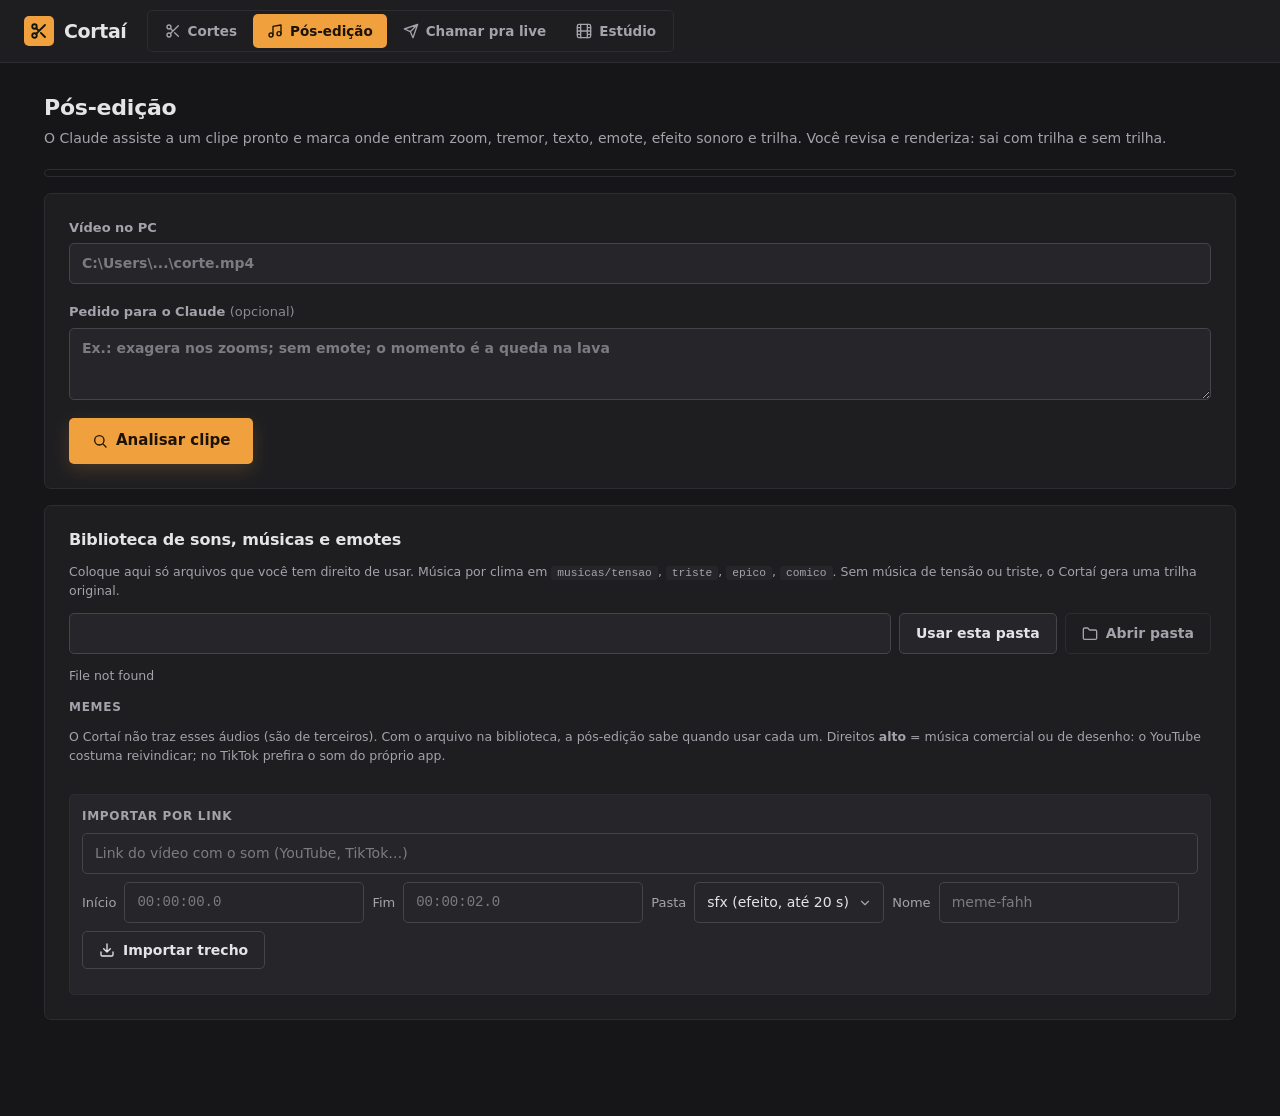
==== commit aaf5ae30: "feat: live promo videos and tabbed layout across the app - New "Chamar pra live" area: short promo t" ====
--- a/static/pos.html
+++ b/static/pos.html
@@ -4,12 +4,12 @@
 <meta charset="utf-8">
 <meta name="viewport" content="width=device-width, initial-scale=1">
 <title>Cortaí · Pós-edição</title>
-<link rel="stylesheet" href="style.css?v=20261115o">
+<link rel="stylesheet" href="style.css?v=20261116d">
 </head>
 <body>
 <header class="top">
   <a href="index.html" class="brand">Cortaí</a>
-  <nav class="nav"><a href="index.html"><i class="ic ic-scissors"></i>Cortes</a><a href="pos.html" class="on"><i class="ic ic-music"></i>Pós-edição</a><a href="studio.html"><i class="ic ic-film"></i>Estúdio</a></nav>
+  <nav class="nav"><a href="index.html"><i class="ic ic-scissors"></i>Cortes</a><a href="pos.html" class="on"><i class="ic ic-music"></i>Pós-edição</a><a href="promo.html"><i class="ic ic-send"></i>Chamar pra live</a><a href="studio.html"><i class="ic ic-film"></i>Estúdio</a></nav>
 </header>
 
 <main id="home" class="view">
@@ -19,7 +19,8 @@
       <p>O Claude assiste a um clipe pronto e marca onde entram zoom, tremor, texto, emote, efeito sonoro e trilha. Você revisa e renderiza: sai com trilha e sem trilha.</p>
     </div>
   </div>
-  <section class="card">
+  <nav class="tabs page-tabs" id="pos-home-tabs" role="tablist"></nav>
+  <section class="card" id="ph-nova">
     <form id="pos-form">
       <label class="field wide"><span>Vídeo no PC</span>
         <input name="local_path" type="text" placeholder="C:\Users\...\corte.mp4" required>
@@ -32,7 +33,7 @@
     </form>
   </section>
 
-  <section class="card lib">
+  <section class="card lib" id="ph-lib">
     <h2>Biblioteca de sons, músicas e emotes</h2>
     <p class="muted small">Coloque aqui só arquivos que você tem direito de usar. Música por clima em <code>musicas/tensao</code>, <code>triste</code>, <code>epico</code>, <code>comico</code>. Sem música de tensão ou triste, o Cortaí gera uma trilha original.</p>
     <div class="lib-row">
@@ -60,7 +61,6 @@
     </div>
   </section>
 
-  <div class="section-head"><h2>Pós-edições</h2></div>
   <div id="pos-list" class="job-list"></div>
 </main>
 
@@ -71,25 +71,43 @@
     <button class="ghost danger" id="proj-delete"><i class="ic ic-trash"></i>Excluir</button>
   </div>
   <div id="proj-status" class="status"></div>
+  <nav class="tabs page-tabs" id="pos-tabs" role="tablist"></nav>
 
   <div class="pos-layout">
     <div class="pos-player">
-      <video id="src-video" controls playsinline preload="metadata"></video>
-      <p class="muted small">Original · clique num tempo da tabela para ir até ele</p>
+      <div class="pv-stage" id="pv-stage">
+        <video id="src-video" playsinline preload="auto"></video>
+        <div class="pv-layer" id="pv-layer"></div>
+      </div>
+      <div class="pv-transport">
+        <button class="secondary small" id="pv-play">Tocar</button>
+        <input type="range" id="pv-bar" min="0" max="1000" value="0" aria-label="Posição no vídeo">
+        <span class="tc" id="pv-time">00:00:00.0</span>
+      </div>
+      <label class="check small"><input type="checkbox" id="pv-on" checked> Prévia dos efeitos e da trilha</label>
+      <p class="muted small">É o original com o plano por cima, sem renderizar: ligue/desligue efeitos e ajuste tempo e texto na tabela — nada disso gasta tokens.</p>
     </div>
     <div class="pos-plan hidden" id="plan">
-      <p class="historia" id="historia"></p>
-      <table class="beats">
-        <thead><tr><th></th><th>tempo</th><th>o que acontece</th><th>edição</th></tr></thead>
-        <tbody id="beats"></tbody>
-      </table>
-      <h4>Trilha <span class="muted small">— abaixa sozinha quando você fala</span></h4>
-      <table class="beats">
-        <tbody id="trilha"></tbody>
-      </table>
-      <p class="muted small" id="fim-note"></p>
-      <div class="music-sug" id="music-sug"></div>
-      <div class="pos-actions">
+      <div id="pt-efeitos">
+        <p class="historia" id="historia"></p>
+        <table class="beats">
+          <thead><tr><th></th><th>tempo</th><th>o que acontece</th><th>edição</th></tr></thead>
+          <tbody id="beats"></tbody>
+        </table>
+      </div>
+      <div id="pt-som">
+      <div class="level-row">
+        <label class="inline-field">Equilibrar volume da voz
+          <select id="nivelar"><option value="off">Desligado</option><option value="suave">Suave</option><option value="medio">Médio (recomendado)</option><option value="forte">Forte</option></select></label>
+        <span class="muted small" id="nivelar-note"></span>
+      </div>
+      <div class="trilha-box">
+        <div class="trilha-head"><h4>Trilha</h4><span class="muted small">a música abaixa sozinha quando você fala · <span id="fim-note"></span></span></div>
+        <div class="trilha-bar" id="trilha-bar"></div>
+        <div id="trilha"></div>
+      </div>
+      </div>
+      <div class="pos-actions pos-sticky">
         <button class="primary" id="render-btn"><i class="ic ic-play"></i>Renderizar</button>
         <input id="replan-text" type="text" placeholder="Pedir outro plano: ex. menos efeitos, mais tensão no começo">
         <button class="secondary" id="replan-btn">Pedir outro plano</button>
@@ -101,6 +119,17 @@
   <section class="pos-results hidden" id="results">
     <h2>Resultado</h2>
     <div class="pos-outs" id="outs"></div>
+    <div class="pos-cover" id="pos-cover">
+      <div class="pos-cover-thumb" id="pos-cover-thumb"><span class="muted small">Sem capa</span></div>
+      <div>
+        <h4>Capa do vídeo editado</h4>
+        <p class="muted small">Feita com quadros do vídeo final (com os efeitos). Sobe no “Editar capa” do TikTok/Reels.</p>
+        <div class="pos-actions">
+          <button class="secondary" id="pos-cover-btn"><i class="ic ic-image"></i>Fazer capa</button>
+          <a class="ghost hidden" id="pos-cover-dl" download><i class="ic ic-download"></i>Baixar capa</a>
+        </div>
+      </div>
+    </div>
   </section>
 </main>
 
@@ -112,6 +141,9 @@
   </article>
 </template>
 
-<script src="pos.js?v=20261115o"></script>
+<script src="tabs.js?v=20261116d"></script>
+<script src="pos.js?v=20261116d"></script>
+<script src="pospreview.js?v=20261116d"></script>
+<script src="cover.js?v=20261116d"></script>
 </body>
 </html>
--- a/static/style.css
+++ b/static/style.css
@@ -483,7 +483,7 @@
 .lib h2 { margin-top: 0; }
 .pos-layout { display: grid; grid-template-columns: minmax(240px, 320px) 1fr; gap: 24px; align-items: start; }
 .pos-player { position: sticky; top: 84px; }
-.pos-player video { width: 100%; aspect-ratio: 9 / 16; background: #000; border-radius: var(--radius); display: block; }
+.pos-player video { width: 100%; height: 100%; background: #000; display: block; object-fit: contain; will-change: transform; }
 .pos-player p { margin: 8px 0 0; }
 .pos-plan { background: var(--panel); border: 1px solid var(--line); border-radius: var(--radius-lg); padding: 20px; box-shadow: var(--shadow); }
 .historia { margin: 0 0 16px; color: var(--text); font-size: 15px; padding-left: 14px; border-left: 3px solid var(--accent); }
@@ -871,3 +871,121 @@
 .sug-group ul { list-style: none; margin: 4px 0 0; padding: 0; }
 .sug-group li { display: flex; flex-wrap: wrap; align-items: center; gap: 4px 10px; padding: 6px 0; border-bottom: 1px solid var(--line); font-size: 13px; }
 .sug-group li .muted { flex-basis: 100%; }
+
+/* pós-edição: preview ao vivo (quadro 9:16 da saída; efeitos simulados por cima) */
+.pv-stage { position: relative; aspect-ratio: 9 / 16; overflow: hidden; background: #000; border-radius: var(--radius); container-type: inline-size; }
+.pv-layer { position: absolute; inset: 0; pointer-events: none; overflow: hidden; }
+.pv-dim { position: absolute; inset: 0; background: rgba(0, 0, 0, .35); }
+.pv-white { position: absolute; inset: 0; background: #fff; }
+.pv-flash { position: absolute; left: 50%; top: 50%; font-family: "Arial Black", Arial, sans-serif; font-weight: 900; color: #fff;
+  text-align: center; line-height: 1.05; letter-spacing: .02em; width: 92%; -webkit-text-stroke: .07em #000; paint-order: stroke fill; }
+.pv-selo { position: absolute; font-family: "Arial Black", Arial, sans-serif; font-weight: 900; color: #fff; background: #E10E1A;
+  padding: .12em .35em; white-space: nowrap; letter-spacing: .02em; }
+.pv-emote { position: absolute; transform: rotate(8deg); object-fit: contain; }
+.pv-transport { display: flex; align-items: center; gap: 8px; margin: 8px 0 4px; }
+.pv-transport input[type=range] { flex: 1; accent-color: var(--accent); }
+.t-cell { white-space: nowrap; }
+.t-cell .t-in { width: 8.5em; min-height: 30px; padding: 2px 6px; font-size: 12px; }
+.t-cell .t-in.invalid { border-color: var(--danger); }
+.t-cell .icon-btn { width: 28px; min-height: 28px; padding: 0; }
+.pv-missing { position: absolute; inset: 0; display: flex; align-items: center; justify-content: center; padding: 16px;
+  text-align: center; font-size: 13px; color: var(--muted); background: var(--panel-2); }
+
+/* prévia do estilo (aba Estilo, "Estilo de todos" e Legendas) */
+.apply-wrap { display: grid; grid-template-columns: minmax(200px, 260px) minmax(0, 1fr); gap: 18px; align-items: start; }
+.apply-wrap #apply-form { margin: 0; }
+.hlc-wrap { display: grid; grid-template-columns: minmax(0, 1fr) minmax(200px, 240px); gap: 16px; align-items: start; }
+.spv { position: sticky; top: 76px; }
+.spv-head { display: flex; align-items: center; gap: 8px; margin-bottom: 6px; }
+.spv-head select { flex: 1; min-width: 0; min-height: 30px; font-size: 12px; }
+.spv-stage { position: relative; aspect-ratio: 9 / 16; overflow: hidden; background: #000; border-radius: var(--radius); container-type: inline-size; }
+.spv-stage video { width: 100%; height: 100%; object-fit: cover; display: block; }
+.spv-stage[data-layout="fit"] video, .spv-stage[data-src="vertical"][data-layout="fit"] video { object-fit: contain; }
+.spv-cap { position: absolute; left: 6%; right: 6%; bottom: 27%; text-align: center; color: #fff; pointer-events: none;
+  font: 900 4.6cqw/1.15 "Arial Black", Arial, sans-serif; -webkit-text-stroke: .08em #000; paint-order: stroke fill;
+  text-shadow: 0 .05em .1em rgba(0,0,0,.6); }
+.spv-cap.middle { bottom: auto; top: 46%; transform: translateY(-50%); }
+.spv-cap.top { bottom: auto; top: 20%; }
+.spv-cap.p-uma { font-size: 6.4cqw; } .spv-cap.p-minimal { font: 700 3.3cqw/1.2 Arial, sans-serif; -webkit-text-stroke: .06em #000; }
+.spv-cap b { color: var(--hi); font-weight: 900; display: inline-block; transform: scale(1.12); }
+.spv-cap b.box { color: #111; background: var(--hi); -webkit-text-stroke: 0; padding: 0 .15em; border-radius: .12em; }
+.spv-title { position: absolute; left: 4%; right: 4%; text-align: center; pointer-events: none; font: 400 6.2cqw/1.05 Impact, "Arial Black", sans-serif;
+  text-transform: uppercase; color: #fff; -webkit-text-stroke: .07em #000; paint-order: stroke fill; }
+.spv-title:empty { display: none; }
+.spv-title.top { top: 12%; } .spv-title.upper { top: 36%; } .spv-title.band { top: 45.6%; transform: translateY(-50%); } .spv-title.bottom { top: 77%; }
+.spv-title.s-impacto { color: #FFE600; }
+.spv-title.s-faixa { left: 0; right: 0; background: #FFE600; color: #111; -webkit-text-stroke: 0; padding: .15em .3em; }
+.spv-title.s-neon { -webkit-text-stroke: .08em #C4F53D; color: #fff; }
+.spv-bar { display: flex; align-items: center; gap: 8px; margin-top: 6px; }
+@media (max-width: 760px) { .apply-wrap, .hlc-wrap { grid-template-columns: 1fr; } .spv { position: static; max-width: 260px; } }
+
+/* pós-edição: trilha em cartões por trecho */
+.trilha-box { margin: 18px 0 14px; }
+.trilha-head { display: flex; align-items: baseline; gap: 12px; flex-wrap: wrap; }
+.trilha-head h4 { margin: 0; }
+.trilha-bar { position: relative; height: 10px; margin: 8px 0 10px; background: var(--panel-2); border-radius: var(--radius-sm); overflow: hidden; }
+.trilha-bar i { position: absolute; top: 0; bottom: 0; border-right: 1px solid var(--bg); }
+.tr-sec { padding: 10px 12px; margin-bottom: 8px; border: 1px solid var(--line); border-left: 3px solid var(--c); border-radius: var(--radius); background: var(--panel-2); }
+.tr-sec.off { opacity: .5; }
+.tr-top { display: flex; align-items: center; gap: 10px; cursor: pointer; }
+.tr-top .tc { margin-left: auto; font-size: 12px; }
+.tr-pick { display: flex; align-items: center; gap: 8px; margin-top: 8px; font-size: 13px; color: var(--muted); }
+.tr-pick select { flex: 1; min-width: 0; min-height: 32px; }
+.tr-sug { display: flex; flex-wrap: wrap; align-items: center; gap: 6px 14px; margin-top: 8px; font-size: 12.5px; }
+.tr-song { display: inline-flex; align-items: center; gap: 6px; }
+.tr-sec p { margin: 6px 0 0; }
+
+.level-row { display: flex; align-items: center; gap: 12px; flex-wrap: wrap; margin: 6px 0 12px; padding: 10px 12px; border: 1px solid var(--line); border-radius: var(--radius); background: var(--panel-2); }
+.level-row .muted { flex: 1 1 260px; }
+
+/* pós-edição: capa do vídeo editado */
+.pos-cover { display: flex; gap: 16px; align-items: flex-start; margin-top: 18px; padding: 12px; border: 1px solid var(--line); border-radius: var(--radius); background: var(--panel-2); }
+.pos-cover h4 { margin: 0 0 4px; }
+.pos-cover-thumb { width: 108px; aspect-ratio: 9 / 16; flex: none; display: flex; align-items: center; justify-content: center;
+  background: #000; border-radius: var(--radius-sm); overflow: hidden; cursor: pointer; }
+.pos-cover-thumb img { width: 100%; height: 100%; object-fit: cover; display: block; }
+
+/* abas de página (início, projeto, pós-edição, chamada) */
+.tab-off { display: none !important; }
+.page-tabs { margin: 4px 0 16px; position: sticky; top: 52px; z-index: 15; background: var(--bg); }
+.tabs .tab-n { margin-left: 6px; padding: 0 6px; border-radius: 9px; background: var(--panel-3); color: var(--muted); font: 600 11px/18px var(--mono); }
+.tabs button[aria-selected="true"] .tab-n { background: var(--accent-soft); color: var(--accent); }
+#home-projetos, #home-estilos { margin-top: 4px; }
+@media (max-width: 760px) { .page-tabs { top: 0; } }
+
+/* pós-edição: ações sempre à mão embaixo da coluna do plano */
+.pos-sticky { position: sticky; bottom: 0; z-index: 5; padding: 10px 0; background: linear-gradient(transparent, var(--bg) 30%); }
+
+/* chamar pra live */
+.page-head { display: flex; align-items: flex-start; gap: 16px; justify-content: space-between; flex-wrap: wrap; }
+.pm-layout { display: grid; grid-template-columns: minmax(240px, 340px) minmax(0, 1fr); gap: 24px; align-items: start; }
+.pm-player { position: sticky; top: 76px; }
+.pm-stage video { width: 100%; height: 100%; object-fit: cover; display: block; transform-origin: 50% 45%; }
+.pm-empty { position: absolute; inset: 0; display: flex; align-items: center; justify-content: center; padding: 20px; text-align: center;
+  color: var(--muted); font-size: 13px; background: var(--panel-2); }
+.pm-avatar { position: absolute; left: 50%; width: 33%; aspect-ratio: 1; transform: translate(-50%, -62%); border-radius: 50%;
+  border: 1.4cqw solid #E6261A; object-fit: cover; box-shadow: 0 0 0 .4cqw rgba(0,0,0,.35); }
+.pm-badge { position: absolute; left: 50%; padding: .1em .45em; border-radius: .2em; background: #E6261A; color: #fff;
+  font: italic 900 9cqw/1.15 "Arial Black", Arial, sans-serif; white-space: nowrap; letter-spacing: .01em; }
+.pm-side { min-width: 0; }
+.pm-side .tab-page { padding-top: 4px; }
+.pm-side .field textarea { width: 100%; }
+.chips { display: flex; flex-wrap: wrap; gap: 6px; margin: 4px 0 14px; align-items: center; }
+.chip-btn { font-size: 12px; padding: 4px 10px; min-height: 0; border-radius: var(--radius-sm); background: var(--panel-2);
+  border: 1px solid var(--line-strong); color: var(--muted); cursor: pointer; text-align: left; }
+.chip-btn:hover { color: var(--text); border-color: var(--accent); }
+.teleprompter { padding: 12px 14px; margin-bottom: 12px; border-radius: var(--radius); background: #000; border: 1px solid var(--line);
+  font: 600 16px/1.45 var(--font); color: #fff; }
+.teleprompter p { margin: 0 0 6px; }
+.teleprompter p:empty { display: none; }
+.upload-btn { cursor: pointer; display: inline-flex; align-items: center; gap: 6px; }
+.title-input { flex: 1; min-width: 0; font: 650 20px var(--font-display); background: transparent; border: 1px solid transparent; color: var(--text); }
+.title-input:hover, .title-input:focus { border-color: var(--line-strong); }
+.pm-result { display: grid; grid-template-columns: minmax(160px, 220px) minmax(0, 1fr); gap: 16px; margin-top: 12px; padding: 12px;
+  border: 1px solid var(--line); border-radius: var(--radius); background: var(--panel-2); }
+.pm-result video { width: 100%; aspect-ratio: 9 / 16; background: #000; border-radius: var(--radius-sm); }
+.pm-result textarea { width: 100%; }
+@media (max-width: 820px) {
+  .pm-layout, .pm-result { grid-template-columns: 1fr; }
+  .pm-player { position: static; max-width: 320px; }
+}
